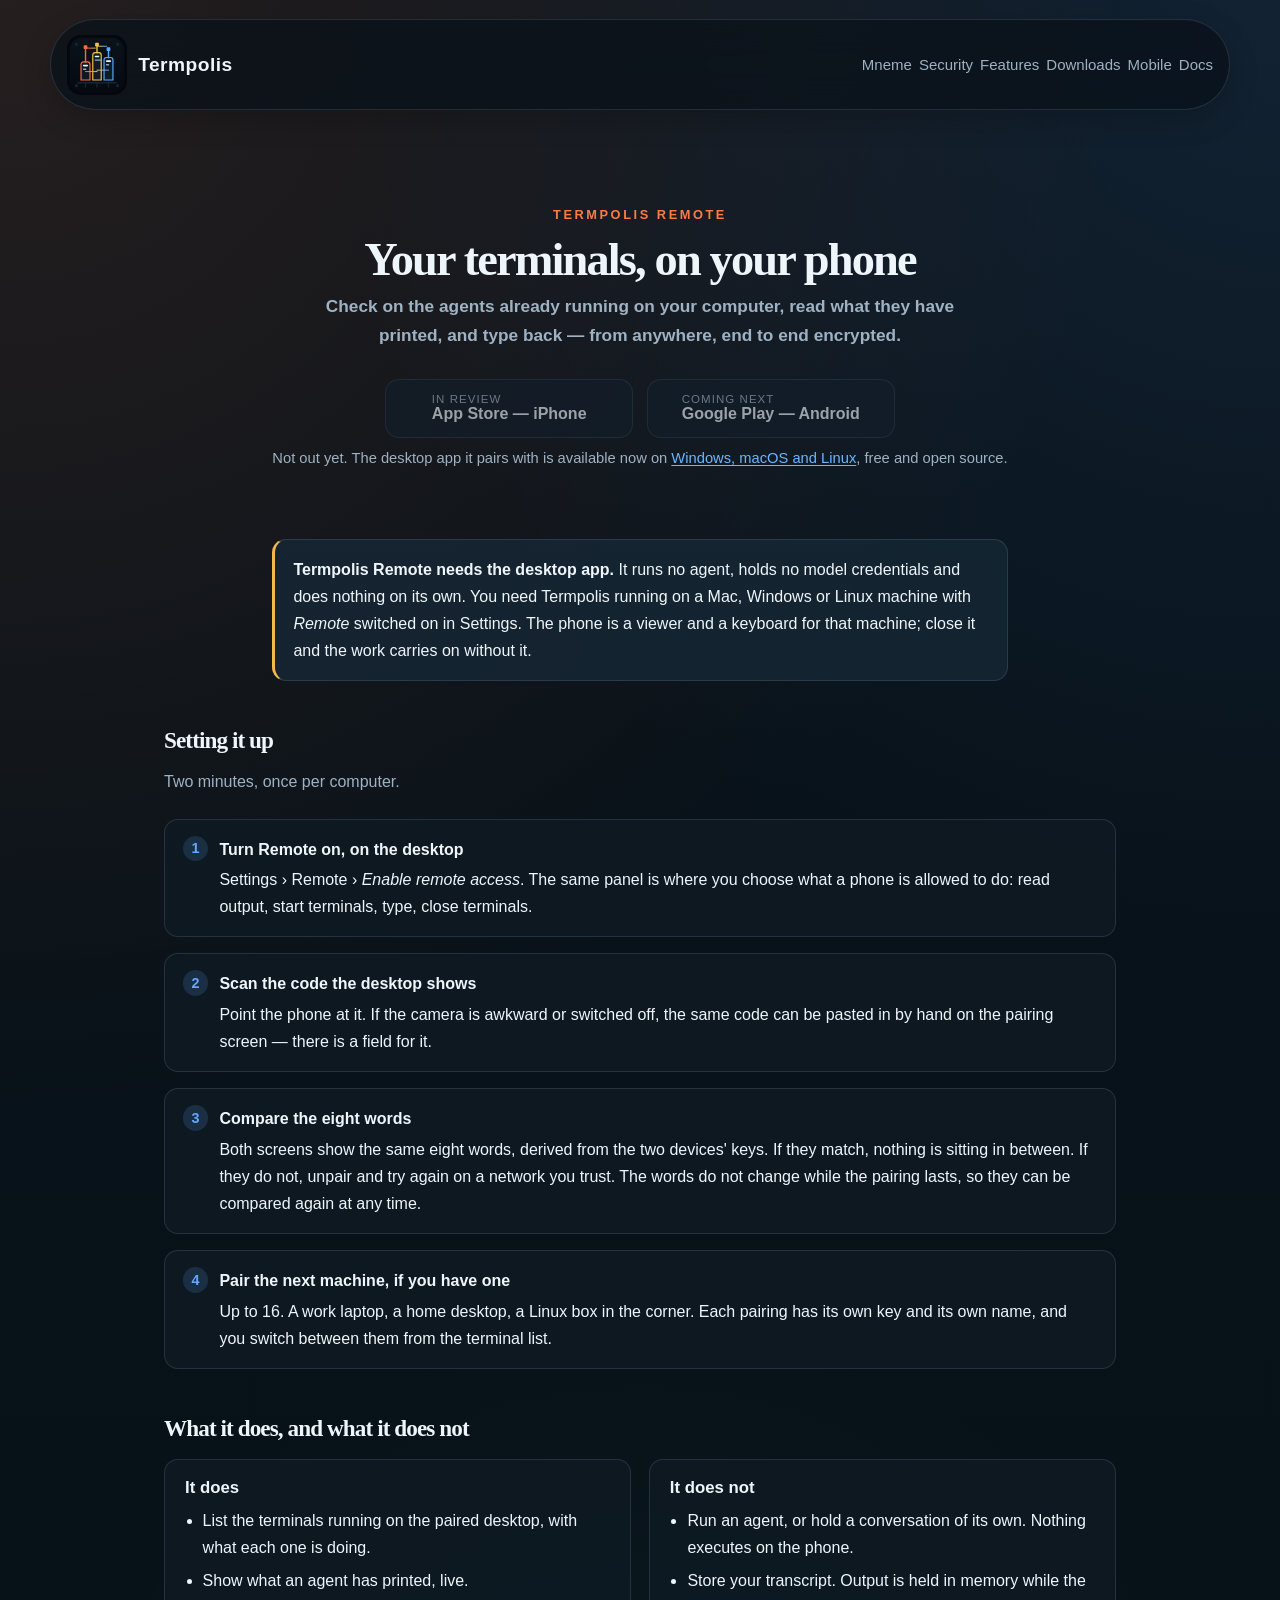
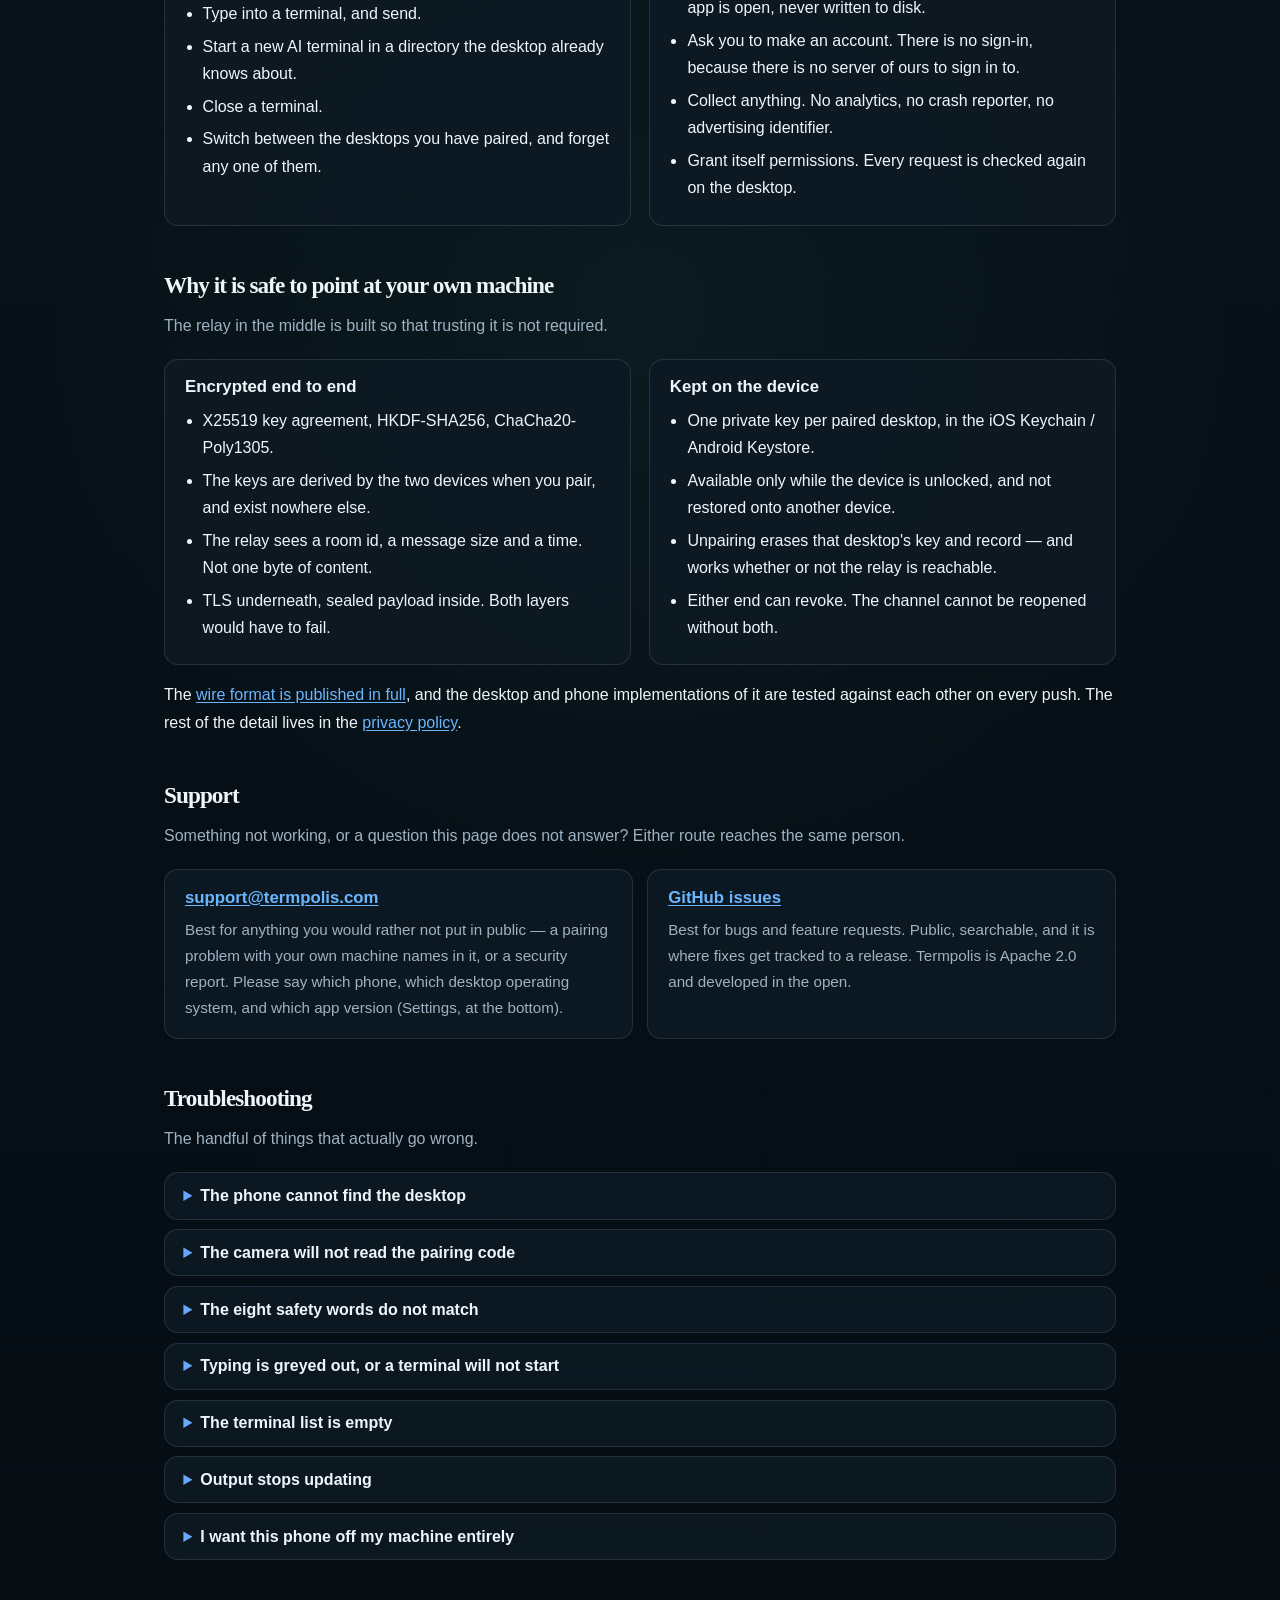
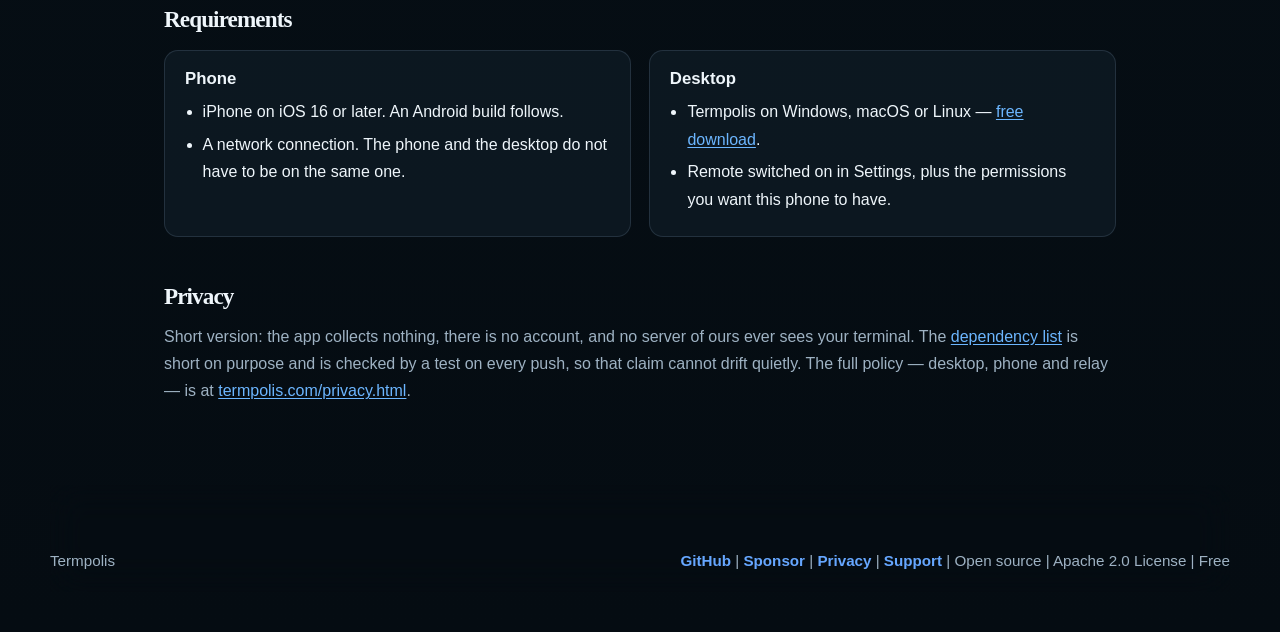
==== mobile/index.html @ 3e439cb1 "Add termpolis.com/mobile — the phone app page, and its support page Termpolis Remote needs a public " ====
<!DOCTYPE html>
<html lang="en">
<head>
  <meta charset="UTF-8">
  <meta name="viewport" content="width=device-width, initial-scale=1.0">
  <title>Termpolis Remote — the phone app, and its support page</title>
  <meta name="description" content="Termpolis Remote is a viewer and a keyboard for the terminals already running on your Termpolis desktop. End-to-end encrypted. Downloads, setup, troubleshooting and support.">
  <link rel="canonical" href="https://termpolis.com/mobile/">
  <link rel="shortcut icon" href="/logo-termpolis-titlebar.svg">
  <meta property="og:type" content="website">
  <meta property="og:site_name" content="Termpolis">
  <meta property="og:url" content="https://termpolis.com/mobile/">
  <meta property="og:title" content="Termpolis Remote — the phone app">
  <meta property="og:description" content="Read and type in your Termpolis desktop's terminals from your phone. End-to-end encrypted. Requires the Termpolis desktop app.">
  <link rel="stylesheet" href="/styles.css?v=20260810">
  <style>
    /* Scoped to this page. The site's base rule is `a { color: inherit }`, which is
       right for a nav and wrong for prose — and wrong twice over on a support page
       whose whole job is to hand someone a working contact route. */
    .mob { max-width: 62rem; margin: 0 auto; padding: 2.5rem 1.25rem 4rem; }
    .mob p, .mob li { line-height: 1.7; }
    .mob a:not(.button):not(.store-chip) { color: #6cb6ff; text-decoration: underline; text-underline-offset: 2px; }
    .mob a:not(.button):not(.store-chip):hover { color: #9ccfff; }

    .mob-hero { text-align: center; padding: 1rem 0 2.25rem; }
    .mob-hero h1 { font-size: clamp(2rem, 5vw, 2.9rem); margin: .4rem 0 .6rem; }
    .mob-hero .tagline { color: var(--muted); font-size: 1.08rem; max-width: 40rem; margin: 0 auto; }

    /* The desktop requirement is the single most important sentence on the page: an
       app that looks broken without its companion is the classic "minimum
       functionality" rejection, and the fix is disclosure people actually read. */
    .requires {
      border: 1px solid var(--line); border-left: 3px solid var(--gold); border-radius: var(--radius-sm);
      background: var(--surface-soft); padding: 1rem 1.15rem; margin: 2rem auto; max-width: 46rem;
    }
    .requires p { margin: 0; }

    .store-row { display: flex; flex-wrap: wrap; gap: .85rem; justify-content: center; margin: 1.75rem 0 .5rem; }
    .store-chip {
      display: inline-flex; align-items: center; justify-content: center; min-width: 15.5rem;
      border: 1px solid var(--line); border-radius: var(--radius-sm);
      background: var(--surface-strong); padding: .85rem 1.1rem; text-align: left;
    }
    .store-chip .lede { display: block; font-size: .72rem; letter-spacing: .09em; text-transform: uppercase; color: var(--muted); }
    .store-chip .name { display: block; font-weight: 600; }
    .store-chip[aria-disabled="true"] { opacity: .62; cursor: default; }
    .store-note { color: var(--muted); font-size: .92rem; text-align: center; margin: .35rem 0 0; }

    .steps { counter-reset: step; list-style: none; padding: 0; margin: 1.5rem 0 0; display: grid; gap: 1rem; }
    .steps li {
      counter-increment: step; position: relative; padding: 1rem 1.15rem 1rem 3.4rem;
      border: 1px solid var(--line); border-radius: var(--radius-sm); background: var(--surface);
    }
    .steps li::before {
      content: counter(step); position: absolute; left: 1.1rem; top: 1rem;
      width: 1.6rem; height: 1.6rem; border-radius: 50%; display: grid; place-items: center;
      background: rgba(102, 167, 255, .16); color: var(--sky); font-size: .9rem; font-weight: 700;
    }
    .steps strong { display: block; margin-bottom: .2rem; }

    .two-up { display: grid; gap: 1.1rem; grid-template-columns: repeat(auto-fit, minmax(17rem, 1fr)); margin-top: 1.25rem; }
    .panel { border: 1px solid var(--line); border-radius: var(--radius-sm); background: var(--surface); padding: 1.1rem 1.25rem; }
    .panel h3 { margin: 0 0 .6rem; font-size: 1.05rem; }
    .panel ul { margin: 0; padding-left: 1.1rem; }
    .panel li { margin: .35rem 0; }

    .mob h2 { margin-top: 3rem; font-size: 1.45rem; }
    .mob h2 + p { color: var(--muted); }

    .faq { margin-top: 1.25rem; display: grid; gap: .6rem; }
    .faq details {
      border: 1px solid var(--line); border-radius: var(--radius-sm);
      background: var(--surface); padding: .85rem 1.15rem;
    }
    .faq summary { cursor: pointer; font-weight: 600; }
    .faq summary::marker { color: var(--sky); }
    .faq p { margin: .65rem 0 0; }
    .faq code { font-size: .92em; }

    .contact { display: grid; gap: .9rem; grid-template-columns: repeat(auto-fit, minmax(17rem, 1fr)); margin-top: 1.25rem; }
    .contact .panel p { margin: .35rem 0 0; color: var(--muted); font-size: .95rem; }
  </style>
</head>
<body>
  <div class="page-shell">
    <header class="site-header">
      <a class="brand" href="/" aria-label="Termpolis home">
        <img class="brand-logo" src="/logo-termpolis.svg" alt="Termpolis logo">
        <span class="brand-text">Termpolis</span>
      </a>
      <nav class="site-nav" aria-label="Primary">
        <a href="/#memory">Mneme</a>
        <a href="/#security">Security</a>
        <a href="/#features">Features</a>
        <a href="/#downloads">Downloads</a>
        <a href="/mobile/" aria-current="page" class="active">Mobile</a>
        <a href="/docs.html">Docs</a>
      </nav>
    </header>

    <main class="mob">
      <div class="mob-hero">
        <p class="eyebrow">Termpolis Remote</p>
        <h1>Your terminals, on your phone</h1>
        <p class="tagline">
          Check on the agents already running on your computer, read what they have
          printed, and type back — from anywhere, end to end encrypted.
        </p>

        <div class="store-row">
          <!-- When the listings go live, swap each span for a real anchor:
               <a class="store-chip" href="https://apps.apple.com/app/idNNNNNNNNN"> … </a>
               Nothing here links anywhere yet on purpose — a store badge that 404s is
               worse than one that says "not yet". -->
          <span class="store-chip" aria-disabled="true">
            <span>
              <span class="lede">In review</span>
              <span class="name">App Store — iPhone</span>
            </span>
          </span>
          <span class="store-chip" aria-disabled="true">
            <span>
              <span class="lede">Coming next</span>
              <span class="name">Google Play — Android</span>
            </span>
          </span>
        </div>
        <p class="store-note">
          Not out yet. The desktop app it pairs with is available now on
          <a href="/#downloads">Windows, macOS and Linux</a>, free and open source.
        </p>
      </div>

      <div class="requires">
        <p><strong>Termpolis Remote needs the desktop app.</strong> It runs no agent, holds no
        model credentials and does nothing on its own. You need Termpolis running on a Mac,
        Windows or Linux machine with <em>Remote</em> switched on in Settings. The phone is a
        viewer and a keyboard for that machine; close it and the work carries on without it.</p>
      </div>

      <h2 id="setup">Setting it up</h2>
      <p>Two minutes, once per computer.</p>
      <ol class="steps">
        <li>
          <strong>Turn Remote on, on the desktop</strong>
          Settings &rsaquo; Remote &rsaquo; <em>Enable remote access</em>. The same panel is where you
          choose what a phone is allowed to do: read output, start terminals, type, close terminals.
        </li>
        <li>
          <strong>Scan the code the desktop shows</strong>
          Point the phone at it. If the camera is awkward or switched off, the same code can be
          pasted in by hand on the pairing screen — there is a field for it.
        </li>
        <li>
          <strong>Compare the eight words</strong>
          Both screens show the same eight words, derived from the two devices' keys. If they
          match, nothing is sitting in between. If they do not, unpair and try again on a network
          you trust. The words do not change while the pairing lasts, so they can be compared
          again at any time.
        </li>
        <li>
          <strong>Pair the next machine, if you have one</strong>
          Up to 16. A work laptop, a home desktop, a Linux box in the corner. Each pairing has its
          own key and its own name, and you switch between them from the terminal list.
        </li>
      </ol>

      <h2 id="what-it-does">What it does, and what it does not</h2>
      <div class="two-up">
        <div class="panel">
          <h3>It does</h3>
          <ul>
            <li>List the terminals running on the paired desktop, with what each one is doing.</li>
            <li>Show what an agent has printed, live.</li>
            <li>Type into a terminal, and send.</li>
            <li>Start a new AI terminal in a directory the desktop already knows about.</li>
            <li>Close a terminal.</li>
            <li>Switch between the desktops you have paired, and forget any one of them.</li>
          </ul>
        </div>
        <div class="panel">
          <h3>It does not</h3>
          <ul>
            <li>Run an agent, or hold a conversation of its own. Nothing executes on the phone.</li>
            <li>Store your transcript. Output is held in memory while the app is open, never written to disk.</li>
            <li>Ask you to make an account. There is no sign-in, because there is no server of ours to sign in to.</li>
            <li>Collect anything. No analytics, no crash reporter, no advertising identifier.</li>
            <li>Grant itself permissions. Every request is checked again on the desktop.</li>
          </ul>
        </div>
      </div>

      <h2 id="security">Why it is safe to point at your own machine</h2>
      <p>The relay in the middle is built so that trusting it is not required.</p>
      <div class="two-up">
        <div class="panel">
          <h3>Encrypted end to end</h3>
          <ul>
            <li>X25519 key agreement, HKDF-SHA256, ChaCha20-Poly1305.</li>
            <li>The keys are derived by the two devices when you pair, and exist nowhere else.</li>
            <li>The relay sees a room id, a message size and a time. Not one byte of content.</li>
            <li>TLS underneath, sealed payload inside. Both layers would have to fail.</li>
          </ul>
        </div>
        <div class="panel">
          <h3>Kept on the device</h3>
          <ul>
            <li>One private key per paired desktop, in the iOS Keychain / Android Keystore.</li>
            <li>Available only while the device is unlocked, and not restored onto another device.</li>
            <li>Unpairing erases that desktop's key and record — and works whether or not the relay is reachable.</li>
            <li>Either end can revoke. The channel cannot be reopened without both.</li>
          </ul>
        </div>
      </div>
      <p>The <a href="https://github.com/codedev-david/termpolis/blob/main/docs/remote-wire-format.md" target="_blank" rel="noreferrer">wire format is published in full</a>,
      and the desktop and phone implementations of it are tested against each other on every push.
      The rest of the detail lives in the <a href="/privacy.html">privacy policy</a>.</p>

      <h2 id="support">Support</h2>
      <p>Something not working, or a question this page does not answer? Either route reaches the same person.</p>
      <div class="contact">
        <div class="panel">
          <h3><a href="mailto:support@termpolis.com">support@termpolis.com</a></h3>
          <p>Best for anything you would rather not put in public — a pairing problem with your
          own machine names in it, or a security report. Please say which phone, which desktop
          operating system, and which app version (Settings, at the bottom).</p>
        </div>
        <div class="panel">
          <h3><a href="https://github.com/codedev-david/termpolis/issues" target="_blank" rel="noreferrer">GitHub issues</a></h3>
          <p>Best for bugs and feature requests. Public, searchable, and it is where fixes get
          tracked to a release. Termpolis is Apache 2.0 and developed in the open.</p>
        </div>
      </div>

      <h2 id="troubleshooting">Troubleshooting</h2>
      <p>The handful of things that actually go wrong.</p>
      <div class="faq">
        <details>
          <summary>The phone cannot find the desktop</summary>
          <p>The desktop app has to be running, with Remote switched on in Settings — the phone
          talks to it through the relay, not to a server that holds anything for you. If the
          machine is asleep or the app is closed, there is nothing at the other end of the room.
          The desktop's Settings &rsaquo; Remote panel shows the connection state and the phones
          that are paired.</p>
        </details>
        <details>
          <summary>The camera will not read the pairing code</summary>
          <p>Use the field on the pairing screen and paste the code in by hand — it is the same
          code, and pairing works identically. If the camera should work but the app never asks
          for it, grant it in iOS Settings &rsaquo; Termpolis Remote &rsaquo; Camera. The camera is used
          for this one thing; frames are decoded on the phone and thrown away.</p>
        </details>
        <details>
          <summary>The eight safety words do not match</summary>
          <p>Do not continue. Matching words mean the two devices agreed on a key that nothing in
          between could derive; words that differ mean something is in between. Unpair on both
          ends and pair again on a network you trust. Worth reporting to
          <a href="mailto:support@termpolis.com">support@termpolis.com</a> if it happens on a
          network you expected to be safe.</p>
        </details>
        <details>
          <summary>Typing is greyed out, or a terminal will not start</summary>
          <p>Those are permissions, and they are granted on the desktop, not on the phone:
          Settings &rsaquo; Remote, per phone. The Settings screen in the app lists what the desktop
          currently allows this phone to do. The phone can only report them — it cannot grant
          itself anything, by design.</p>
        </details>
        <details>
          <summary>The terminal list is empty</summary>
          <p>The list shows terminals that already exist on that desktop. If none are open, start
          one there, or use <em>New AI terminal</em> if the desktop has granted that permission.
          If you have paired several computers, check you are looking at the right one — the
          desktop's name is in the title bar, and <em>Desktops</em> switches between them.</p>
        </details>
        <details>
          <summary>Output stops updating</summary>
          <p>Reopen the terminal from the list. The phone holds output only in memory while the
          app is on screen, so leaving it in the background for a long time can end the session.
          Nothing is lost — the scrollback lives on the desktop, and reopening pulls it again.</p>
        </details>
        <details>
          <summary>I want this phone off my machine entirely</summary>
          <p>Either end is enough. On the phone: Settings &rsaquo; Desktops &rsaquo; <em>Remove</em>, which
          erases that desktop's key and record. On the desktop: Settings &rsaquo; Remote, revoke the
          device. Other pairings are untouched either way, and deleting the app destroys every
          key it held.</p>
        </details>
      </div>

      <h2 id="requirements">Requirements</h2>
      <div class="two-up">
        <div class="panel">
          <h3>Phone</h3>
          <ul>
            <li>iPhone on iOS 16 or later. An Android build follows.</li>
            <li>A network connection. The phone and the desktop do not have to be on the same one.</li>
          </ul>
        </div>
        <div class="panel">
          <h3>Desktop</h3>
          <ul>
            <li>Termpolis on Windows, macOS or Linux — <a href="/#downloads">free download</a>.</li>
            <li>Remote switched on in Settings, plus the permissions you want this phone to have.</li>
          </ul>
        </div>
      </div>

      <h2 id="privacy">Privacy</h2>
      <p>Short version: the app collects nothing, there is no account, and no server of ours ever
      sees your terminal. The
      <a href="https://github.com/codedev-david/termpolis/blob/main/mobile/package.json" target="_blank" rel="noreferrer">dependency list</a>
      is short on purpose and is checked by a test on every push, so that claim cannot drift
      quietly. The full policy — desktop, phone and relay — is at
      <a href="/privacy.html">termpolis.com/privacy.html</a>.</p>
    </main>

    <footer class="site-footer">
      <p>Termpolis</p>
      <p>
        <a href="https://github.com/codedev-david/termpolis" target="_blank" rel="noreferrer">GitHub</a> |
        <a href="https://github.com/sponsors/codedev-david" target="_blank" rel="noreferrer">Sponsor</a> |
        <a href="/privacy.html">Privacy</a> |
        <a href="mailto:support@termpolis.com">Support</a> |
        Open source | Apache 2.0 License | Free
      </p>
    </footer>
  </div>
</body>
</html>
---- styles.css ----
:root {
  --bg: #071118;
  --bg-alt: #0c1720;
  --surface: rgba(15, 26, 36, 0.86);
  --surface-strong: rgba(18, 31, 43, 0.96);
  --surface-soft: rgba(23, 40, 55, 0.78);
  --text: #eff6fb;
  --muted: #9eb2c3;
  --line: rgba(157, 188, 214, 0.16);
  --shadow: 0 24px 80px rgba(0, 0, 0, 0.32);
  --coral: #ff7a45;
  --gold: #f2b94b;
  --mint: #54c6a9;
  --sky: #66a7ff;
  --radius-lg: 28px;
  --radius-md: 22px;
  --radius-sm: 14px;
  --max-width: 1180px;
}

*,
*::before,
*::after {
  box-sizing: border-box;
}

html {
  scroll-behavior: smooth;
}

body {
  margin: 0;
  min-width: 320px;
  font-family: "Aptos", "Segoe UI Variable Display", "Trebuchet MS", sans-serif;
  color: var(--text);
  background:
    radial-gradient(circle at top left, rgba(255, 122, 69, 0.12), transparent 28%),
    radial-gradient(circle at top right, rgba(102, 167, 255, 0.11), transparent 24%),
    radial-gradient(circle at center, rgba(84, 198, 169, 0.06), transparent 30%),
    linear-gradient(180deg, #08121a 0%, var(--bg) 45%, #050c12 100%);
}

a {
  color: inherit;
  text-decoration: none;
}

button,
input {
  font: inherit;
}

.page-shell {
  width: min(calc(100% - 2rem), var(--max-width));
  margin: 0 auto;
  padding: 1.2rem 0 2.5rem;
}

.site-header,
.site-footer,
.stats,
.card,
.workspace-card,
.platform-card,
.preview-card,
.repo-card,
.download-card,
.product-shot {
  backdrop-filter: blur(18px);
  -webkit-backdrop-filter: blur(18px);
}

.site-header {
  position: sticky;
  top: 1rem;
  z-index: 10;
  display: flex;
  align-items: center;
  justify-content: space-between;
  gap: 1rem;
  margin-bottom: 2.4rem;
  padding: 0.9rem 1rem;
  border: 1px solid var(--line);
  border-radius: 999px;
  background: rgba(10, 18, 26, 0.76);
  box-shadow: 0 10px 30px rgba(0, 0, 0, 0.2);
}

.brand {
  display: inline-flex;
  align-items: center;
  gap: 0.7rem;
  font-weight: 700;
  letter-spacing: 0.03em;
  flex: 0 0 auto; /* the brand never shrinks — the nav absorbs the slack instead */
}

.brand-logo {
  width: 3.75rem;
  height: 3.75rem;
  flex: 0 0 auto;
}

.brand-text {
  color: var(--text);
  font-size: 1.2rem;
}

/* The header pill (border-radius: 999px, capped by --max-width: 1180px) carries the brand +
   12 nav links. The "View GitHub" button used to sit here too and crowded the row so its tail
   (Downloads, Docs) hid under the button — the "cut off" symptom; it now lives in the hero
   actions next to Sponsor, which frees the row. Two layers still keep the nav honest at any width:
     1. `.site-header .site-nav` (below) trims the nav's type + gaps so all 12 links fit with
        room to spare down to ~990px — every normal desktop/laptop caps the header at 1180px.
     2. Narrower/scaled displays fall back to `min-width: 0` + `overflow-x: auto` (nav scrolls
        inside the pill); script.js fades the right edge so it reads as "scroll for more →".
   The brand stays `flex: 0 0 auto`, so it never shrinks. */
.site-nav {
  display: flex;
  flex-wrap: nowrap;
  /* THE FIX. A flex item's default `min-width: auto` floors it at its min-content width,
     so a nowrap nav physically cannot shrink — the surplus had to overflow the pill. This
     removes the floor (flex-shrink is already 1), so the nav gives ground first.
     Deliberately NOT `flex: 1 1 auto` + `justify-content`, which would make the nav GROW
     and bunch its links to one side — the header's `space-between` spacing must not change. */
  min-width: 0;
  gap: clamp(0.45rem, 0.75vw, 1.2rem);
  white-space: nowrap;
  color: var(--muted);
  overflow-x: auto;
  scrollbar-width: none; /* Firefox */
}

/* Reclaim ~55px so all 12 links clear the "View GitHub" button at the 1180px cap.
   Scoped to the pill; the docs-page header (.docs-header .site-nav) wraps and is left alone. */
.site-header .site-nav {
  font-size: 0.9375rem;                 /* 15px — one subtle step below the 16px brand + button */
  gap: clamp(0.35rem, 0.55vw, 0.6rem);  /* capped so big monitors don't re-inflate the gaps past the pill */
}

/* Below ~1200px (incl. common laptop widths under 125–150% display scaling) the pill can't
   hold all 12 links, so it scrolls internally. Fade the right edge — unless already scrolled
   to the end — so the cut-off reads as "scroll for more →" rather than a broken clip.
   `.is-overflowing` / `.is-scroll-end` are toggled in script.js; no fade when the row fits. */
.site-header .site-nav.is-overflowing:not(.is-scroll-end) {
  -webkit-mask-image: linear-gradient(to right, #000 calc(100% - 2rem), transparent);
          mask-image: linear-gradient(to right, #000 calc(100% - 2rem), transparent);
}

.site-nav::-webkit-scrollbar {
  display: none; /* Chrome/Safari — scroll without reserving scrollbar height in the pill */
}

.site-nav a:hover,
.site-nav a:focus-visible {
  color: var(--text);
}

.hero {
  display: grid;
  grid-template-columns: minmax(0, 1.02fr) minmax(0, 0.98fr);
  gap: 3rem;
  align-items: center;
  padding: 2rem 0 2.2rem;
}

.eyebrow {
  margin: 0 0 0.75rem;
  color: var(--coral);
  font-size: 0.8rem;
  font-weight: 800;
  letter-spacing: 0.2em;
  text-transform: uppercase;
}

h1,
h2,
h3,
.tagline {
  margin: 0;
}

h1,
h2 {
  font-family: Georgia, "Times New Roman", serif;
  line-height: 0.95;
  letter-spacing: -0.04em;
}

h1 {
  font-size: clamp(3.3rem, 10vw, 6.2rem);
}

h2 {
  font-size: clamp(2.2rem, 5vw, 3.7rem);
}

h3 {
  font-size: 1.15rem;
}

.tagline {
  margin-top: 0.7rem;
  color: var(--sky);
  font-size: clamp(1.15rem, 2.6vw, 1.8rem);
  font-weight: 700;
}

.hero-text,
.section-heading p,
.card p,
.split-copy p,
.workspace-card p,
.platform-card p,
.preview-card p,
.repo-card p,
.download-card p,
.site-footer,
.hero-points,
.detail-list,
.mini-note,
.stats span {
  color: var(--muted);
  line-height: 1.72;
}

.hero-text {
  max-width: 36rem;
  margin: 1.4rem 0 0;
  font-size: 1.1rem;
}

.hero-actions {
  display: flex;
  flex-wrap: wrap;
  gap: 0.9rem;
  margin: 1.7rem 0 1.5rem;
}

.button {
  display: inline-flex;
  align-items: center;
  justify-content: center;
  white-space: nowrap;
  min-height: 3rem;
  padding: 0.8rem 1.2rem;
  border: 0;
  border-radius: 999px;
  background: linear-gradient(135deg, var(--coral), #ff9d45);
  color: #fffdfa;
  font-weight: 700;
  cursor: pointer;
  box-shadow: 0 14px 34px rgba(255, 122, 69, 0.24);
}

.button:hover,
.button:focus-visible {
  transform: translateY(-1px);
}

.button-secondary,
.button-ghost {
  background: rgba(255, 255, 255, 0.04);
  color: var(--text);
  box-shadow: none;
  border: 1px solid var(--line);
}

.button-sponsor {
  background: linear-gradient(135deg, #ea4aaa, #bf3d8e);
  color: #fff;
  box-shadow: 0 10px 30px rgba(234, 74, 170, 0.30);
  border: 0;
}

.button-sponsor:hover,
.button-sponsor:focus-visible {
  filter: brightness(1.05);
  transform: translateY(-1px);
}

.free-forever {
  max-width: 36rem;
  margin: 1rem 0 0;
  padding: 0.75rem 1rem;
  border-radius: 12px;
  background: rgba(74, 222, 128, 0.08);
  border: 1px solid rgba(74, 222, 128, 0.35);
  color: var(--text);
  font-size: 0.98rem;
  line-height: 1.55;
}

.free-forever a {
  color: #ea4aaa;
  font-weight: 700;
  text-decoration: none;
}

.free-forever a:hover,
.free-forever a:focus-visible {
  text-decoration: underline;
}

.free-forever-pill {
  display: inline-block;
  padding: 0.18rem 0.65rem;
  margin-right: 0.55rem;
  border-radius: 999px;
  background: #22c55e;
  color: #0b1411;
  font-weight: 800;
  font-size: 0.78rem;
  letter-spacing: 0.04em;
  text-transform: uppercase;
  vertical-align: 1px;
}

.hero-points,
.detail-list {
  display: grid;
  gap: 0.9rem;
  padding: 0;
  margin: 0;
  list-style: none;
}

.hero-points li,
.detail-list li {
  position: relative;
  padding-left: 1.5rem;
}

.hero-points li::before,
.detail-list li::before {
  content: "";
  position: absolute;
  top: 0.72rem;
  left: 0;
  width: 0.55rem;
  height: 0.55rem;
  border-radius: 50%;
  background: linear-gradient(135deg, var(--gold), var(--coral));
}

.hero-visual {
  position: relative;
  min-height: 0;
}

.orb {
  position: absolute;
  border-radius: 50%;
  filter: blur(18px);
}

.orb-coral {
  top: -1.5rem;
  right: 1.2rem;
  width: 8rem;
  height: 8rem;
  background: rgba(255, 122, 69, 0.12);
}

.orb-gold {
  bottom: 2rem;
  left: -0.5rem;
  width: 10rem;
  height: 10rem;
  background: rgba(242, 185, 75, 0.08);
}

.mini-title,
.stats strong {
  margin: 0;
  font-weight: 700;
  color: var(--text);
}

.product-shot {
  margin: 0;
  overflow: hidden;
  border: 1px solid rgba(157, 188, 214, 0.14);
  border-radius: var(--radius-lg);
  background:
    linear-gradient(180deg, rgba(17, 29, 40, 0.98), rgba(11, 20, 29, 0.96));
  box-shadow: var(--shadow);
}

.product-shot img {
  display: block;
  width: 100%;
  height: auto;
}

.product-shot video {
  display: block;
  width: 100%;
  height: auto;
  background: #050a10;
}

.hero-shot {
  position: relative;
}

.hero-shot img {
  height: auto;
  object-fit: contain;
  object-position: left top;
  background: transparent;
}

.stats {
  display: grid;
  grid-template-columns: repeat(3, minmax(0, 1fr));
  gap: 1rem;
  padding: 1.35rem;
  margin: 1rem 0 0;
  border: 1px solid var(--line);
  border-radius: var(--radius-lg);
  background: rgba(13, 23, 33, 0.88);
  box-shadow: var(--shadow);
}

.stats article {
  display: grid;
  gap: 0.35rem;
  padding: 0.4rem 0.2rem;
}

.section {
  padding: 5rem 0 0;
}

.section-heading {
  max-width: 44rem;
  margin-bottom: 1.7rem;
}

.feature-grid,
.platform-row,
.shell-grid,
.preview-grid,
.download-grid,
.download-layout,
.feature-media-grid,
.shortcut-strip,
.utility-strip {
  display: grid;
  gap: 1rem;
}

.feature-grid {
  grid-template-columns: repeat(2, minmax(0, 1fr));
}

.feature-media-grid {
  grid-template-columns: repeat(2, minmax(0, 1fr));
  margin-top: 1rem;
  align-items: start;
}

.card,
.workspace-card,
.platform-card,
.preview-card,
.repo-card,
.download-card {
  padding: 1.5rem;
  border: 1px solid var(--line);
  border-radius: var(--radius-md);
  background: var(--surface-strong);
  box-shadow: 0 16px 40px rgba(0, 0, 0, 0.24);
  /* Let cards shrink inside a grid/flex track on narrow screens instead
     of forcing a min-content width that overflows the page. */
  min-width: 0;
}

/* Long inline code tokens (e.g. GOOGLE_CLOUD_PROJECT) have no natural
   break points — allow them to wrap so they never push the page wider
   than the viewport on small screens. */
code {
  overflow-wrap: anywhere;
}

.split {
  display: grid;
  grid-template-columns: minmax(0, 0.9fr) minmax(0, 1.1fr);
  gap: 2rem;
  align-items: start;
}

.split-copy {
  padding-top: 0.8rem;
}

.workspace-board {
  display: grid;
  gap: 1rem;
}

.workspace-label,
.preview-tag {
  display: inline-block;
  margin-bottom: 0.7rem;
  padding: 0.3rem 0.7rem;
  border-radius: 999px;
  background: rgba(102, 167, 255, 0.12);
  color: #8eb8ff;
  font-size: 0.82rem;
  font-weight: 700;
}

.platform-row {
  grid-template-columns: repeat(3, minmax(0, 1fr));
}

.shell-grid {
  grid-template-columns: repeat(3, minmax(0, 1fr));
}

.preview-grid {
  grid-template-columns: 1.5fr 1fr 1fr;
}

.preview-card {
  min-height: 15rem;
  display: flex;
  flex-direction: column;
  justify-content: flex-end;
  background:
    linear-gradient(160deg, rgba(18, 31, 43, 0.96), rgba(11, 20, 29, 0.94)),
    linear-gradient(135deg, rgba(84, 198, 169, 0.06), rgba(255, 122, 69, 0.06));
}

.preview-large {
  min-height: 22rem;
}

.workspace-shot {
  margin-top: 0.25rem;
}

.demo-shot {
  overflow: hidden;
}

.screenshot-card {
  padding: 0;
}

.screenshot-card img {
  width: 100%;
  height: 100%;
  object-fit: cover;
}

.download-layout {
  grid-template-columns: minmax(0, 0.95fr) minmax(0, 1.05fr);
  align-items: start;
}

.repo-card {
  display: grid;
  gap: 1rem;
  background:
    radial-gradient(circle at top right, rgba(102, 167, 255, 0.14), transparent 32%),
    linear-gradient(160deg, rgba(18, 31, 43, 0.96), rgba(11, 20, 29, 0.94));
}

.download-grid {
  grid-template-columns: repeat(3, minmax(0, 1fr));
}

.download-card {
  display: grid;
  gap: 0.8rem;
}

.download-card a,
.site-footer a {
  color: var(--sky);
  font-weight: 700;
}

.download-card a[aria-disabled="true"] {
  opacity: 0.72;
}

.download-card a.download-alt {
  font-weight: 500;
  font-size: 0.85em;
  opacity: 0.7;
}

.download-card a.download-alt:hover {
  opacity: 1;
}

.install-cmd {
  display: flex;
  flex-direction: column;
  gap: 0.35rem;
  margin-top: -0.25rem;
}

.install-cmd-label {
  font-size: 0.75rem;
  color: rgba(255, 255, 255, 0.7);
  font-weight: 500;
}

.install-cmd-box {
  appearance: none;
  background: rgba(15, 20, 30, 0.85);
  border: 1px solid rgba(255, 255, 255, 0.12);
  border-radius: 6px;
  padding: 0.5rem 0.6rem;
  display: flex;
  align-items: center;
  justify-content: space-between;
  gap: 0.5rem;
  cursor: pointer;
  text-align: left;
  color: #d4d4d4;
  transition: border-color 0.15s ease, background 0.15s ease;
  width: 100%;
  min-width: 0;
  overflow: hidden;
  box-sizing: border-box;
}

.install-cmd-box:hover {
  border-color: var(--sky);
  background: rgba(15, 20, 30, 1);
}

.install-cmd-box code {
  font-family: ui-monospace, "SF Mono", Menlo, Consolas, monospace;
  font-size: 0.8rem;
  color: #e8f0ff;
  background: transparent;
  padding: 0;
  overflow-wrap: anywhere;
  word-break: break-word;
  white-space: normal;
  flex: 1 1 auto;
  min-width: 0;
  line-height: 1.35;
}

.install-cmd-copy {
  font-size: 0.7rem;
  text-transform: uppercase;
  letter-spacing: 0.05em;
  color: var(--sky);
  font-weight: 700;
  flex-shrink: 0;
}

.install-cmd-box.copied .install-cmd-copy {
  color: #4ade80;
}

.install-cmd-note {
  font-size: 0.7rem;
  color: rgba(255, 255, 255, 0.55);
  font-style: italic;
}

.shortcut-strip {
  grid-template-columns: repeat(2, minmax(0, 1fr));
  margin-top: 1rem;
}

.utility-strip {
  grid-template-columns: repeat(2, minmax(0, 1fr));
  margin-top: 1rem;
}

.shortcut-card {
  display: grid;
  gap: 0.35rem;
  padding: 1.2rem 1.3rem;
  border: 1px solid var(--line);
  border-radius: var(--radius-md);
  background: var(--surface-soft);
  box-shadow: 0 16px 40px rgba(0, 0, 0, 0.18);
}

.shortcut-card strong {
  color: var(--text);
}

.shortcut-card span {
  color: var(--muted);
  line-height: 1.6;
}

.platform-dot {
  width: 0.9rem;
  height: 0.9rem;
  border-radius: 50%;
  display: inline-block;
}

.platform-dot.windows {
  background: var(--sky);
}

.platform-dot.mac {
  background: var(--coral);
}

.platform-dot.linux {
  background: var(--mint);
}

.platform-dot.phone {
  background: var(--gold);
}

.companion-strip {
  display: flex;
  align-items: center;
  gap: 1.1rem;
  margin-top: 1.5rem;
  padding: 1.15rem 1.4rem;
  border: 1px solid var(--line);
  border-radius: var(--radius-md);
  background: var(--surface);
  backdrop-filter: blur(18px);
  -webkit-backdrop-filter: blur(18px);
}

.companion-strip h3 {
  margin: 0 0 0.25rem;
  font-size: 1.05rem;
}

.companion-strip p {
  margin: 0;
  color: var(--muted);
  font-size: 0.95rem;
}

.companion-strip .button {
  margin-left: auto;
  white-space: nowrap;
}

@media (max-width: 640px) {
  .companion-strip {
    flex-wrap: wrap;
  }

  .companion-strip .button {
    margin-left: 0;
    width: 100%;
    text-align: center;
  }
}

.smartscreen-note {
  font-size: 0.65rem !important;
  color: var(--muted) !important;
  opacity: 0.7;
  line-height: 1.4;
  margin-top: 0.3rem;
}

.smartscreen-note strong {
  color: var(--text);
}

/* Version marker inside a card heading — "what's new here", without shouting over the title. */
.badge-new {
  display: inline-block;
  vertical-align: middle;
  margin-left: 0.45rem;
  font-size: 0.62rem;
  font-weight: 700;
  letter-spacing: 0.06em;
  text-transform: uppercase;
  padding: 0.15rem 0.45rem;
  border-radius: 999px;
  background: rgba(102, 167, 255, 0.13);
  color: var(--sky);
  border: 1px solid rgba(102, 167, 255, 0.28);
  white-space: nowrap;
}

.signed-badge {
  display: inline-block;
  font-size: 0.7rem;
  font-weight: 600;
  letter-spacing: 0.02em;
  padding: 0.25rem 0.6rem;
  border-radius: 6px;
  background: rgba(84, 198, 169, 0.12);
  color: var(--mint);
  border: 1px solid rgba(84, 198, 169, 0.25);
}

.site-footer {
  display: flex;
  justify-content: space-between;
  gap: 1rem;
  padding: 3rem 0 0.2rem;
  font-size: 0.95rem;
}

.sr-only {
  position: absolute;
  width: 1px;
  height: 1px;
  padding: 0;
  margin: -1px;
  overflow: hidden;
  clip: rect(0, 0, 0, 0);
  white-space: nowrap;
  border: 0;
}

.reveal {
  opacity: 0;
  transform: translateY(18px);
  transition: opacity 600ms ease, transform 600ms ease;
}

.reveal.is-visible {
  opacity: 1;
  transform: translateY(0);
}

@media (prefers-reduced-motion: reduce) {
  html {
    scroll-behavior: auto;
  }

  .reveal {
    opacity: 1;
    transform: none;
    transition: none;
  }

  .button:hover,
  .button:focus-visible {
    transform: none;
  }
}

@media (max-width: 960px) {
  .site-header,
  .hero,
  .split,
  .stats,
  .platform-row,
  .shell-grid,
  .feature-grid,
  .preview-grid,
  .download-grid,
  .download-layout,
  .feature-media-grid,
  .shortcut-strip,
  .utility-strip {
    /* minmax(0, 1fr) — not bare 1fr (= minmax(auto,1fr)) — so a single
       column can shrink below its content's min-content and never blow
       out the page width on narrow screens. */
    grid-template-columns: minmax(0, 1fr);
  }

  .site-header {
    border-radius: 1.4rem;
  }

  .site-nav {
    display: none;
  }

  .hero {
    gap: 2rem;
    padding-top: 1.3rem;
  }

  .hero-visual {
    min-height: auto;
  }

}

@media (max-width: 640px) {
  .page-shell {
    width: min(calc(100% - 1.1rem), var(--max-width));
  }

  .site-header {
    padding: 0.9rem;
  }

  .brand-logo {
    width: 2.5rem;
    height: 2.5rem;
  }

  .brand-text {
    font-size: 1rem;
  }

  .button,
  .button-secondary,
  .button-ghost {
    width: 100%;
  }

  .hero-actions {
    flex-direction: column;
  }

  .preview-large {
    min-height: 16rem;
  }

  .site-footer {
    flex-direction: column;
    padding-top: 2rem;
  }
}

/* ---- Clickable dashboard preview + lightbox modal --------------- */
/* The Memory & Learning dashboard shot is a very tall full-page
   capture. Inline at full height it dominated the page ("huge gap"
   on scroll), so it renders as a cropped, responsive thumbnail that
   opens the full image in a lightbox (see lightbox.js). */

.dashboard-preview {
  max-width: 940px;
  margin: 34px auto 0;
}

.dashboard-thumb {
  position: relative;
  display: block;
  width: 100%;
  padding: 0;
  overflow: hidden;
  border: 1px solid var(--line);
  border-radius: var(--radius-md);
  background: var(--surface-strong);
  box-shadow: 0 16px 40px rgba(0, 0, 0, 0.24);
  cursor: zoom-in;
  transition: border-color 0.15s ease, transform 0.15s ease;
}

.dashboard-preview .dashboard-thumb img {
  display: block;
  width: 100%;
  height: clamp(220px, 40vw, 440px);
  object-fit: cover;
  object-position: top center;
}

.dashboard-thumb::after {
  content: "";
  position: absolute;
  inset: auto 0 0 0;
  height: 46%;
  background: linear-gradient(to top, rgba(7, 17, 24, 0.94), rgba(7, 17, 24, 0));
  pointer-events: none;
}

.dashboard-thumb-cue {
  position: absolute;
  left: 50%;
  bottom: 16px;
  transform: translateX(-50%);
  z-index: 1;
  padding: 0.5rem 1rem;
  border-radius: 999px;
  border: 1px solid var(--line);
  background: rgba(10, 18, 26, 0.85);
  -webkit-backdrop-filter: blur(8px);
  backdrop-filter: blur(8px);
  color: var(--text);
  font-size: 0.82rem;
  font-weight: 700;
  white-space: nowrap;
}

.dashboard-thumb:hover,
.dashboard-thumb:focus-visible {
  border-color: rgba(102, 167, 255, 0.55);
  transform: translateY(-1px);
}

.dashboard-caption {
  margin-top: 10px;
  text-align: center;
  color: var(--muted);
  font-size: 13px;
  line-height: 1.6;
}

/* The Token Savings receipts are the proof, so they get their own column rather
   than a two-up grid: at ~940px the headline figures stay readable in place and
   the lightbox is for the fine print, not for the whole point of the shot. */
.headroom-shots {
  display: grid;
  gap: 30px;
  max-width: 940px;
  margin: 0 auto;
}

/* App-window captures (1368x912), not tall full-page ones, so they keep their own
   aspect ratio: cropping to a fixed height would cut off the numbers. */
.shot-preview {
  max-width: none;
  margin: 0;
}

.shot-preview .dashboard-thumb img {
  height: auto;
  object-fit: contain;
}

.shot-preview .dashboard-thumb::after {
  height: 30%;
}

.lightbox {
  position: fixed;
  inset: 0;
  z-index: 1000;
  display: none;
  padding: clamp(10px, 3vw, 44px);
  background: rgba(3, 8, 12, 0.86);
  -webkit-backdrop-filter: blur(6px);
  backdrop-filter: blur(6px);
  overflow: auto;
  overscroll-behavior: contain;
}

.lightbox.is-open {
  display: flex;
  align-items: flex-start;
  justify-content: center;
}

.lightbox-frame {
  position: relative;
  width: 100%;
  max-width: 1080px;
  max-height: 92vh;
  overflow: auto;
  -webkit-overflow-scrolling: touch;
  border: 1px solid var(--line);
  border-radius: var(--radius-md);
  background: var(--bg-alt);
  box-shadow: var(--shadow);
}

.lightbox-frame img {
  display: block;
  width: 100%;
  height: auto;
}

.lightbox-close {
  position: fixed;
  top: max(12px, env(safe-area-inset-top, 0px));
  right: max(14px, env(safe-area-inset-right, 0px));
  z-index: 1001;
  width: 44px;
  height: 44px;
  display: inline-flex;
  align-items: center;
  justify-content: center;
  border-radius: 999px;
  border: 1px solid var(--line);
  background: rgba(12, 20, 28, 0.92);
  color: var(--text);
  font-size: 1.6rem;
  line-height: 1;
  cursor: pointer;
}

.lightbox-close:hover,
.lightbox-close:focus-visible {
  border-color: rgba(102, 167, 255, 0.6);
  color: #fff;
}

.lightbox-hint {
  position: fixed;
  left: 50%;
  bottom: max(12px, env(safe-area-inset-bottom, 0px));
  transform: translateX(-50%);
  z-index: 1001;
  padding: 0.35rem 0.8rem;
  border-radius: 999px;
  border: 1px solid var(--line);
  background: rgba(12, 20, 28, 0.8);
  color: var(--muted);
  font-size: 0.75rem;
  pointer-events: none;
}

body.lightbox-open {
  overflow: hidden;
}

@media (prefers-reduced-motion: reduce) {
  .dashboard-thumb {
    transition: none;
  }

  .dashboard-thumb:hover,
  .dashboard-thumb:focus-visible {
    transform: none;
  }
}
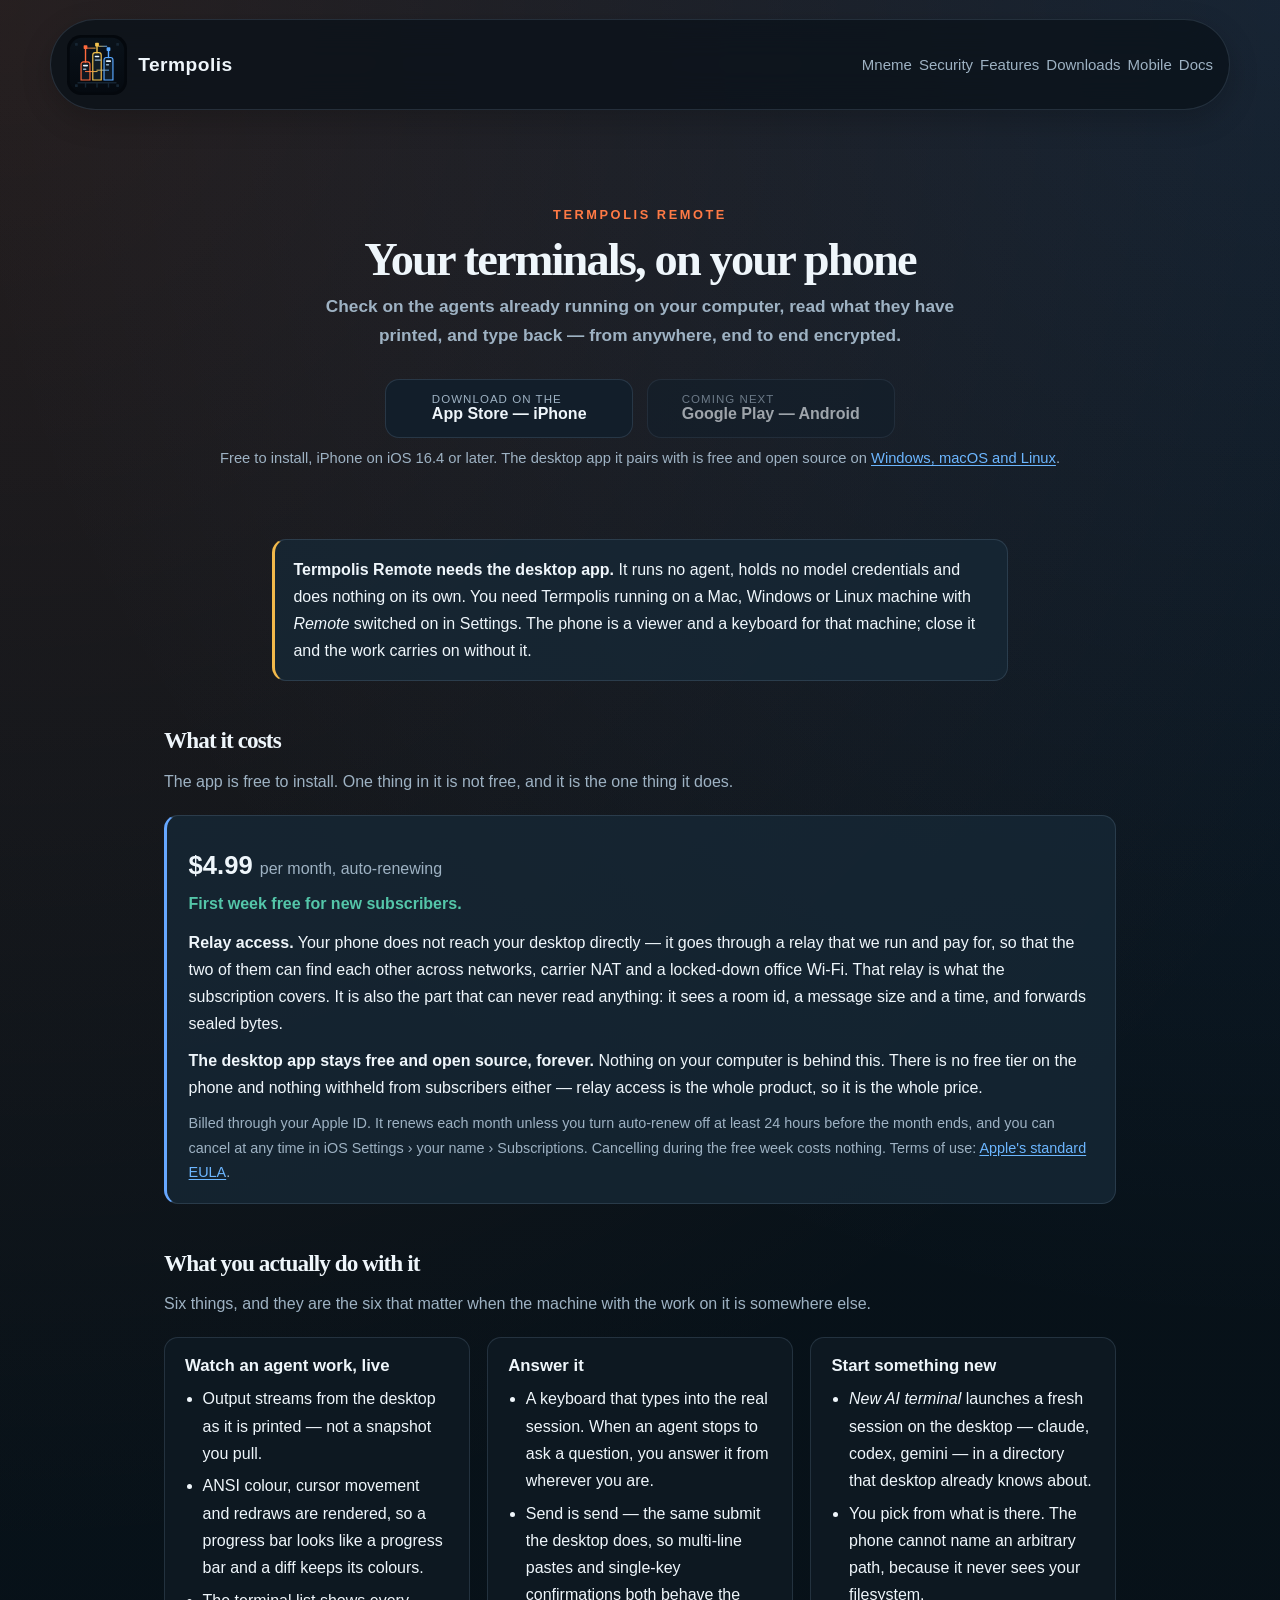
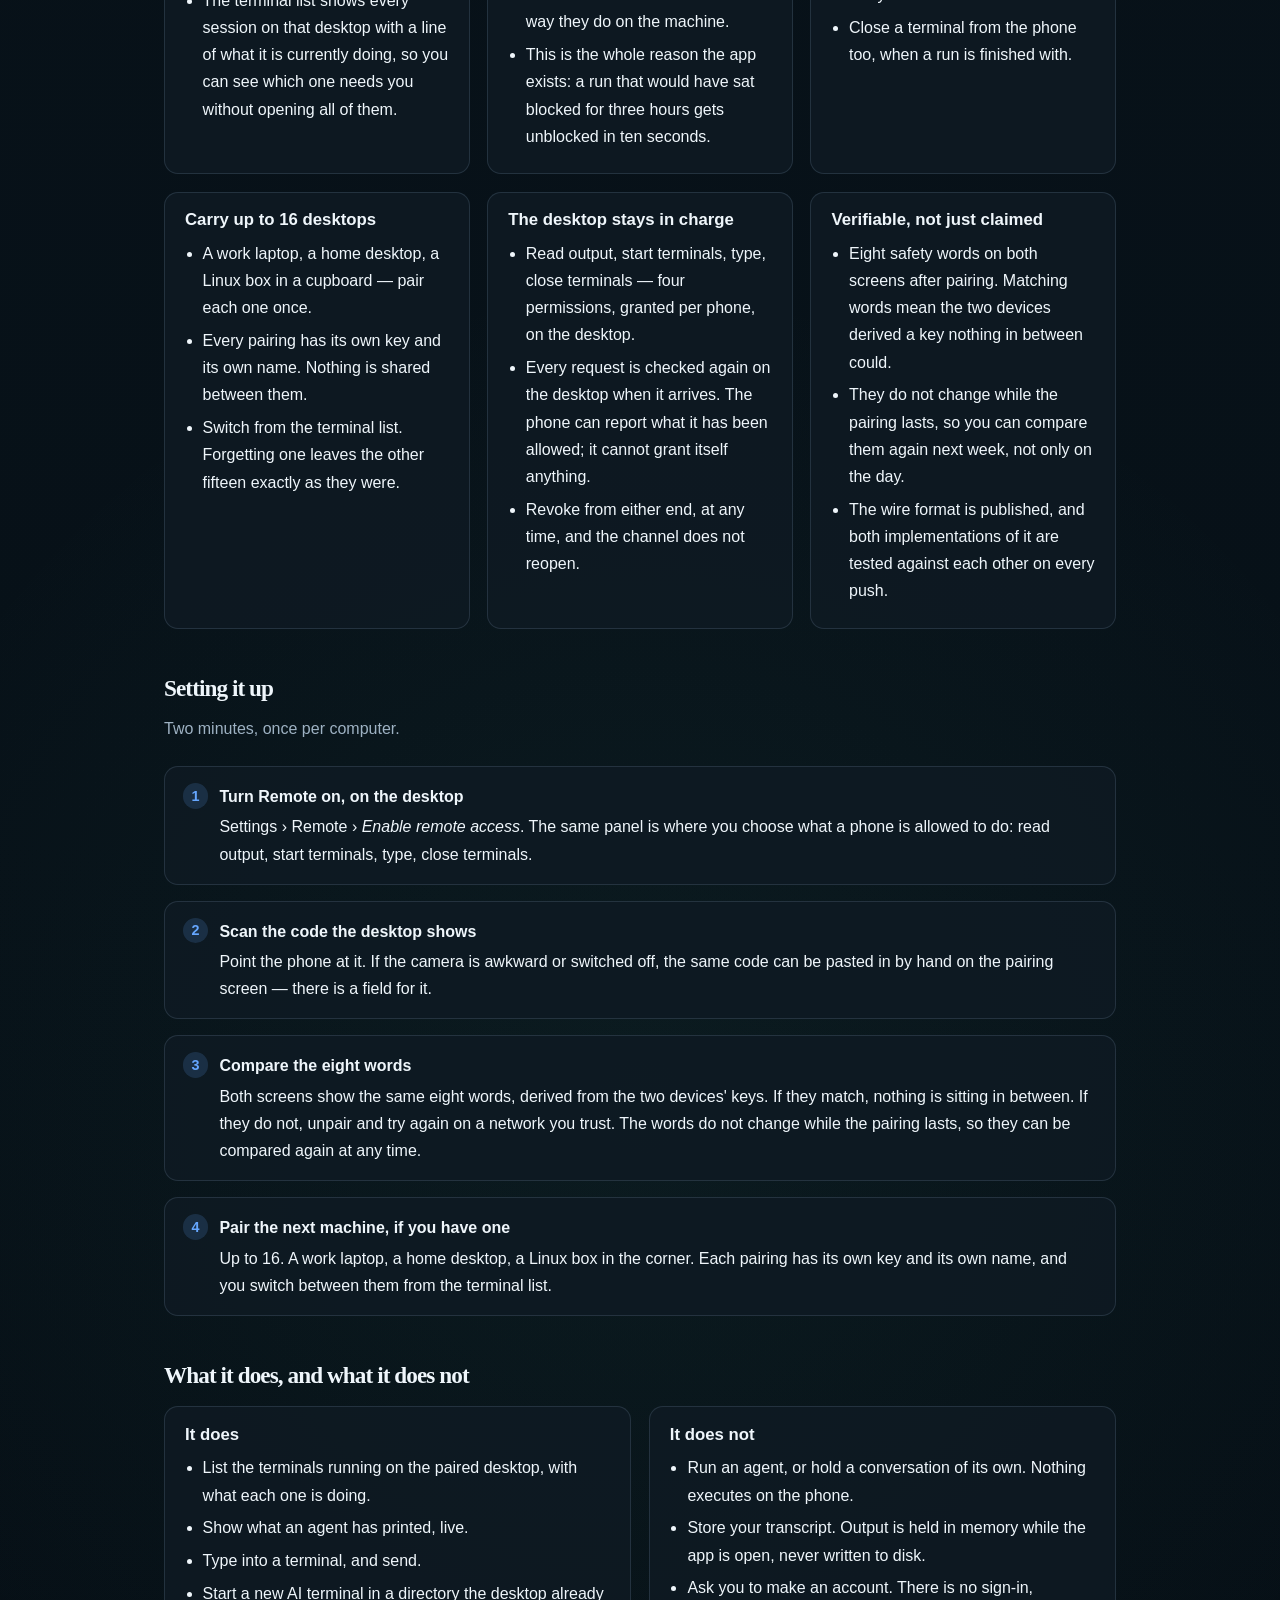
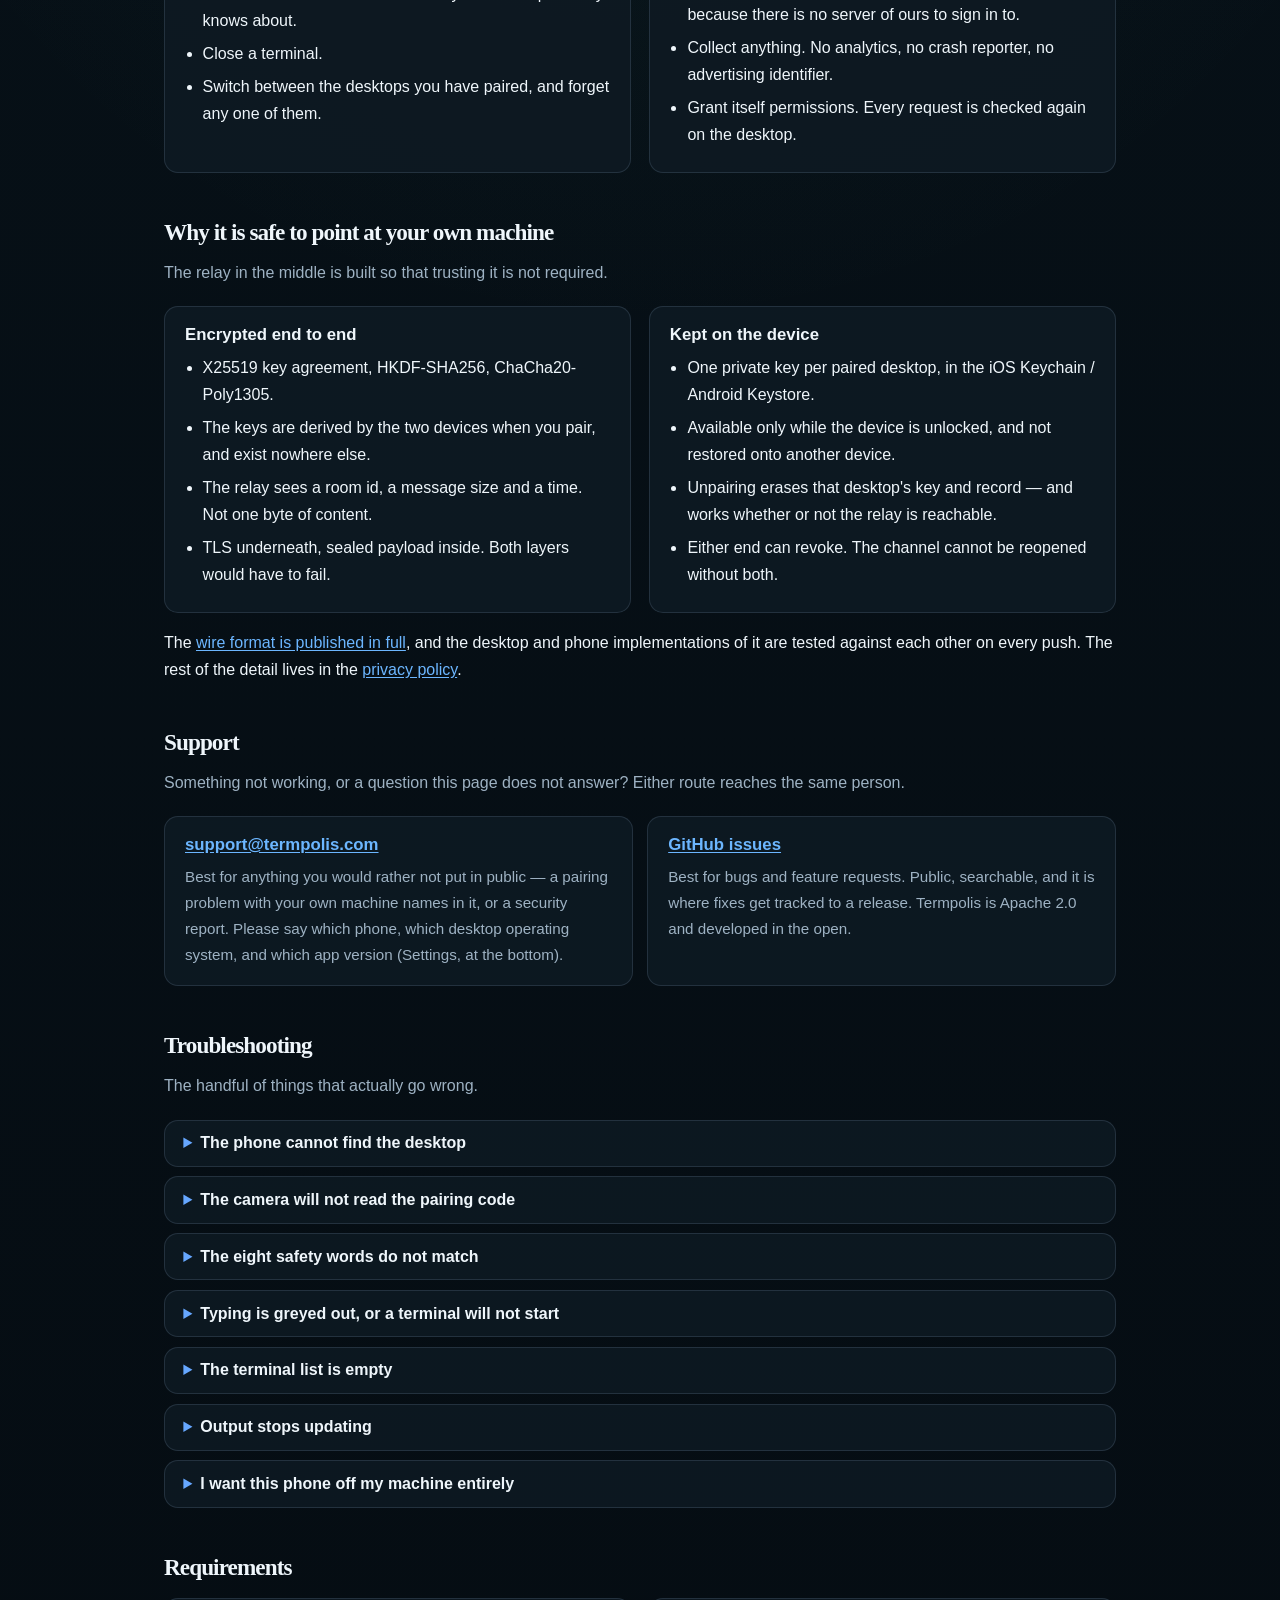
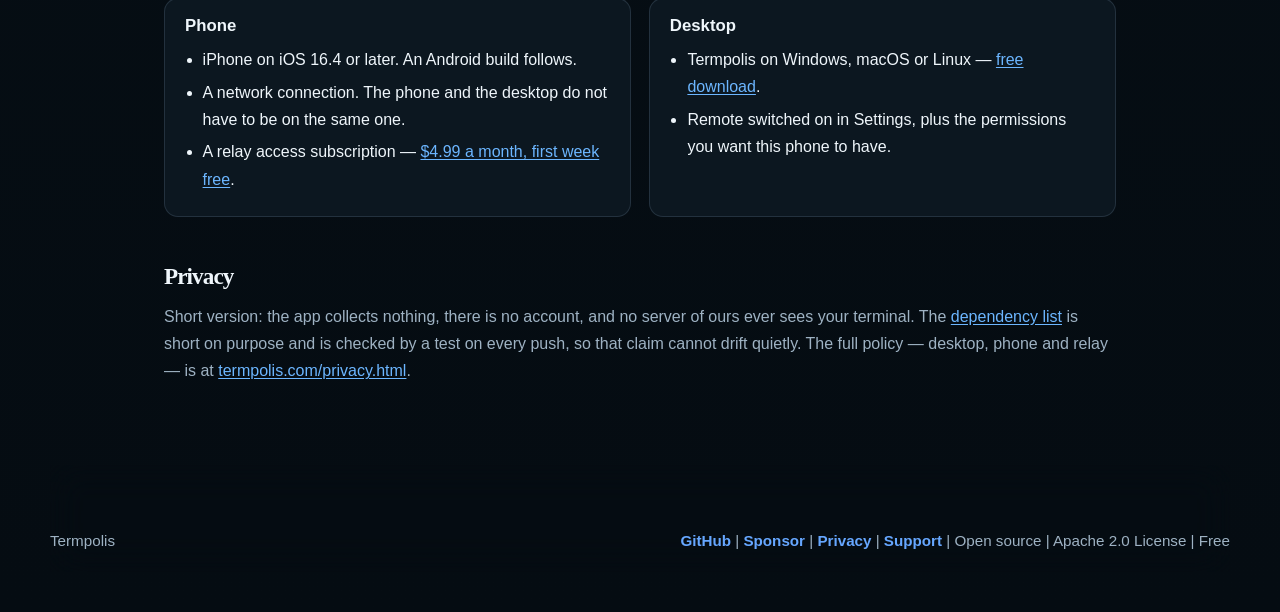
==== commit 9bb124c0: "Termpolis Remote is live: link the App Store, state the price 1.1.0 was approved on 2026-09-21, so t" ====
--- a/mobile/index.html
+++ b/mobile/index.html
@@ -4,15 +4,15 @@
   <meta charset="UTF-8">
   <meta name="viewport" content="width=device-width, initial-scale=1.0">
   <title>Termpolis Remote — the phone app, and its support page</title>
-  <meta name="description" content="Termpolis Remote is a viewer and a keyboard for the terminals already running on your Termpolis desktop. End-to-end encrypted. Downloads, setup, troubleshooting and support.">
+  <meta name="description" content="Termpolis Remote is a viewer and a keyboard for the terminals already running on your Termpolis desktop. On the App Store for iPhone. End-to-end encrypted. Setup, troubleshooting and support.">
   <link rel="canonical" href="https://termpolis.com/mobile/">
   <link rel="shortcut icon" href="/logo-termpolis-titlebar.svg">
   <meta property="og:type" content="website">
   <meta property="og:site_name" content="Termpolis">
   <meta property="og:url" content="https://termpolis.com/mobile/">
   <meta property="og:title" content="Termpolis Remote — the phone app">
-  <meta property="og:description" content="Read and type in your Termpolis desktop's terminals from your phone. End-to-end encrypted. Requires the Termpolis desktop app.">
-  <link rel="stylesheet" href="/styles.css?v=20260810">
+  <meta property="og:description" content="Read and type in your Termpolis desktop's terminals from your phone. On the App Store for iPhone. End-to-end encrypted. Requires the Termpolis desktop app.">
+  <link rel="stylesheet" href="/styles.css?v=20260922">
   <style>
     /* Scoped to this page. The site's base rule is `a { color: inherit }`, which is
        right for a nav and wrong for prose — and wrong twice over on a support page
@@ -44,7 +44,23 @@
     .store-chip .lede { display: block; font-size: .72rem; letter-spacing: .09em; text-transform: uppercase; color: var(--muted); }
     .store-chip .name { display: block; font-weight: 600; }
     .store-chip[aria-disabled="true"] { opacity: .62; cursor: default; }
+    a.store-chip { transition: border-color .15s ease, background .15s ease, transform .15s ease; }
+    a.store-chip:hover { border-color: rgba(102, 167, 255, .55); background: rgba(102, 167, 255, .1); transform: translateY(-1px); }
     .store-note { color: var(--muted); font-size: .92rem; text-align: center; margin: .35rem 0 0; }
+
+    /* Price gets its own block rather than a line of prose. Someone deciding
+       whether to install this is asking one question, and burying the answer in
+       a paragraph is how a listing earns a one-star review that says "didn't
+       say it was paid". */
+    .price {
+      border: 1px solid var(--line); border-left: 3px solid var(--sky); border-radius: var(--radius-sm);
+      background: var(--surface-soft); padding: 1.15rem 1.35rem; margin-top: 1.25rem;
+    }
+    .price .amount { font-size: 1.6rem; font-weight: 700; }
+    .price .amount span { font-size: 1rem; font-weight: 400; color: var(--muted); }
+    .price .trial { color: var(--mint); font-weight: 600; margin: .15rem 0 .75rem; }
+    .price p { margin: .6rem 0 0; }
+    .price .fine { color: var(--muted); font-size: .9rem; }
 
     .steps { counter-reset: step; list-style: none; padding: 0; margin: 1.5rem 0 0; display: grid; gap: 1rem; }
     .steps li {
@@ -108,16 +124,18 @@
         </p>
 
         <div class="store-row">
-          <!-- When the listings go live, swap each span for a real anchor:
-               <a class="store-chip" href="https://apps.apple.com/app/idNNNNNNNNN"> … </a>
-               Nothing here links anywhere yet on purpose — a store badge that 404s is
-               worse than one that says "not yet". -->
-          <span class="store-chip" aria-disabled="true">
+          <!-- Live since 2026-09-21. The App Store name is "Termpolis R" — the full
+               "Termpolis Remote" did not survive the 30-character name field once the
+               listing went in, so the link text says what the store says. The Android
+               chip stays a disabled span: a store badge that 404s is worse than one
+               that admits it is not there yet. -->
+          <a class="store-chip" href="https://apps.apple.com/us/app/termpolis-r/id6809306362"
+             target="_blank" rel="noreferrer">
             <span>
-              <span class="lede">In review</span>
+              <span class="lede">Download on the</span>
               <span class="name">App Store — iPhone</span>
             </span>
-          </span>
+          </a>
           <span class="store-chip" aria-disabled="true">
             <span>
               <span class="lede">Coming next</span>
@@ -126,8 +144,8 @@
           </span>
         </div>
         <p class="store-note">
-          Not out yet. The desktop app it pairs with is available now on
-          <a href="/#downloads">Windows, macOS and Linux</a>, free and open source.
+          Free to install, iPhone on iOS 16.4 or later. The desktop app it pairs with is
+          free and open source on <a href="/#downloads">Windows, macOS and Linux</a>.
         </p>
       </div>
 
@@ -136,6 +154,93 @@
         model credentials and does nothing on its own. You need Termpolis running on a Mac,
         Windows or Linux machine with <em>Remote</em> switched on in Settings. The phone is a
         viewer and a keyboard for that machine; close it and the work carries on without it.</p>
+      </div>
+
+      <h2 id="pricing">What it costs</h2>
+      <p>The app is free to install. One thing in it is not free, and it is the one thing it does.</p>
+      <div class="price">
+        <p class="amount">$4.99 <span>per month, auto-renewing</span></p>
+        <p class="trial">First week free for new subscribers.</p>
+        <p><strong>Relay access.</strong> Your phone does not reach your desktop directly — it
+        goes through a relay that we run and pay for, so that the two of them can find each other
+        across networks, carrier NAT and a locked-down office Wi-Fi. That relay is what the
+        subscription covers. It is also the part that can never read anything: it sees a room id,
+        a message size and a time, and forwards sealed bytes.</p>
+        <p><strong>The desktop app stays free and open source, forever.</strong> Nothing on your
+        computer is behind this. There is no free tier on the phone and nothing withheld from
+        subscribers either — relay access is the whole product, so it is the whole price.</p>
+        <p class="fine">Billed through your Apple ID. It renews each month unless you turn
+        auto-renew off at least 24 hours before the month ends, and you can cancel at any time in
+        iOS Settings &rsaquo; your name &rsaquo; Subscriptions. Cancelling during the free week costs
+        nothing. Terms of use:
+        <a href="https://www.apple.com/legal/internet-services/itunes/dev/stdeula/" target="_blank" rel="noreferrer">Apple's standard EULA</a>.</p>
+      </div>
+
+      <h2 id="features">What you actually do with it</h2>
+      <p>Six things, and they are the six that matter when the machine with the work on it is
+      somewhere else.</p>
+      <div class="two-up">
+        <div class="panel">
+          <h3>Watch an agent work, live</h3>
+          <ul>
+            <li>Output streams from the desktop as it is printed — not a snapshot you pull.</li>
+            <li>ANSI colour, cursor movement and redraws are rendered, so a progress bar looks
+            like a progress bar and a diff keeps its colours.</li>
+            <li>The terminal list shows every session on that desktop with a line of what it is
+            currently doing, so you can see which one needs you without opening all of them.</li>
+          </ul>
+        </div>
+        <div class="panel">
+          <h3>Answer it</h3>
+          <ul>
+            <li>A keyboard that types into the real session. When an agent stops to ask a
+            question, you answer it from wherever you are.</li>
+            <li>Send is send — the same submit the desktop does, so multi-line pastes and
+            single-key confirmations both behave the way they do on the machine.</li>
+            <li>This is the whole reason the app exists: a run that would have sat blocked for
+            three hours gets unblocked in ten seconds.</li>
+          </ul>
+        </div>
+        <div class="panel">
+          <h3>Start something new</h3>
+          <ul>
+            <li><em>New AI terminal</em> launches a fresh session on the desktop — claude, codex,
+            gemini — in a directory that desktop already knows about.</li>
+            <li>You pick from what is there. The phone cannot name an arbitrary path, because it
+            never sees your filesystem.</li>
+            <li>Close a terminal from the phone too, when a run is finished with.</li>
+          </ul>
+        </div>
+        <div class="panel">
+          <h3>Carry up to 16 desktops</h3>
+          <ul>
+            <li>A work laptop, a home desktop, a Linux box in a cupboard — pair each one once.</li>
+            <li>Every pairing has its own key and its own name. Nothing is shared between them.</li>
+            <li>Switch from the terminal list. Forgetting one leaves the other fifteen exactly as
+            they were.</li>
+          </ul>
+        </div>
+        <div class="panel">
+          <h3>The desktop stays in charge</h3>
+          <ul>
+            <li>Read output, start terminals, type, close terminals — four permissions, granted
+            per phone, on the desktop.</li>
+            <li>Every request is checked again on the desktop when it arrives. The phone can
+            report what it has been allowed; it cannot grant itself anything.</li>
+            <li>Revoke from either end, at any time, and the channel does not reopen.</li>
+          </ul>
+        </div>
+        <div class="panel">
+          <h3>Verifiable, not just claimed</h3>
+          <ul>
+            <li>Eight safety words on both screens after pairing. Matching words mean the two
+            devices derived a key nothing in between could.</li>
+            <li>They do not change while the pairing lasts, so you can compare them again next
+            week, not only on the day.</li>
+            <li>The wire format is published, and both implementations of it are tested against
+            each other on every push.</li>
+          </ul>
+        </div>
       </div>
 
       <h2 id="setup">Setting it up</h2>
@@ -292,8 +397,9 @@
         <div class="panel">
           <h3>Phone</h3>
           <ul>
-            <li>iPhone on iOS 16 or later. An Android build follows.</li>
+            <li>iPhone on iOS 16.4 or later. An Android build follows.</li>
             <li>A network connection. The phone and the desktop do not have to be on the same one.</li>
+            <li>A relay access subscription — <a href="#pricing">$4.99 a month, first week free</a>.</li>
           </ul>
         </div>
         <div class="panel">
--- a/styles.css
+++ b/styles.css
@@ -750,6 +750,21 @@
   white-space: nowrap;
 }
 
+/* Two buttons in one strip: `margin-left: auto` on each would split the free
+   space between them and strand the first in the middle. The pair travels as a
+   unit instead, and only the unit gets the auto margin. */
+.companion-strip .strip-actions {
+  margin-left: auto;
+  display: flex;
+  gap: 0.6rem;
+  flex-wrap: wrap;
+  flex-shrink: 0;
+}
+
+.companion-strip .strip-actions .button {
+  margin-left: 0;
+}
+
 @media (max-width: 640px) {
   .companion-strip {
     flex-wrap: wrap;
@@ -759,6 +774,11 @@
     margin-left: 0;
     width: 100%;
     text-align: center;
+  }
+
+  .companion-strip .strip-actions {
+    margin-left: 0;
+    width: 100%;
   }
 }
 
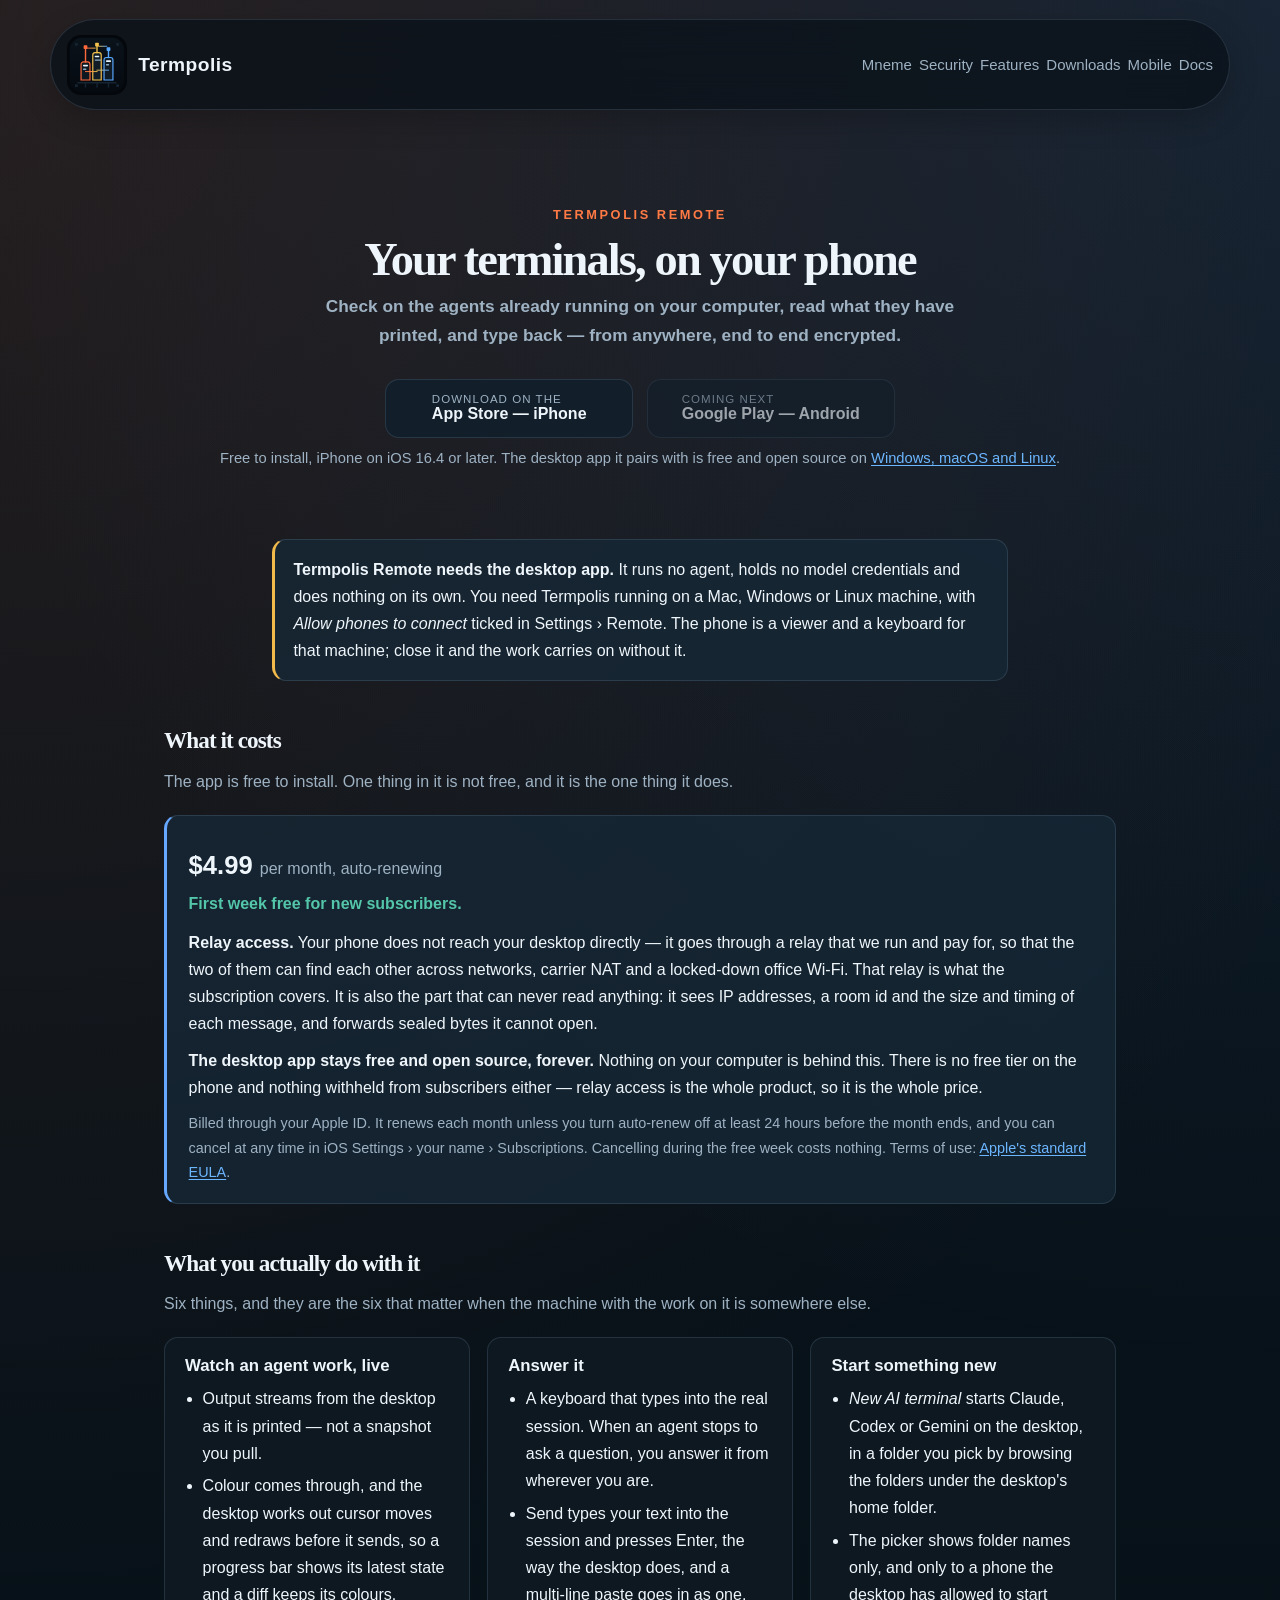
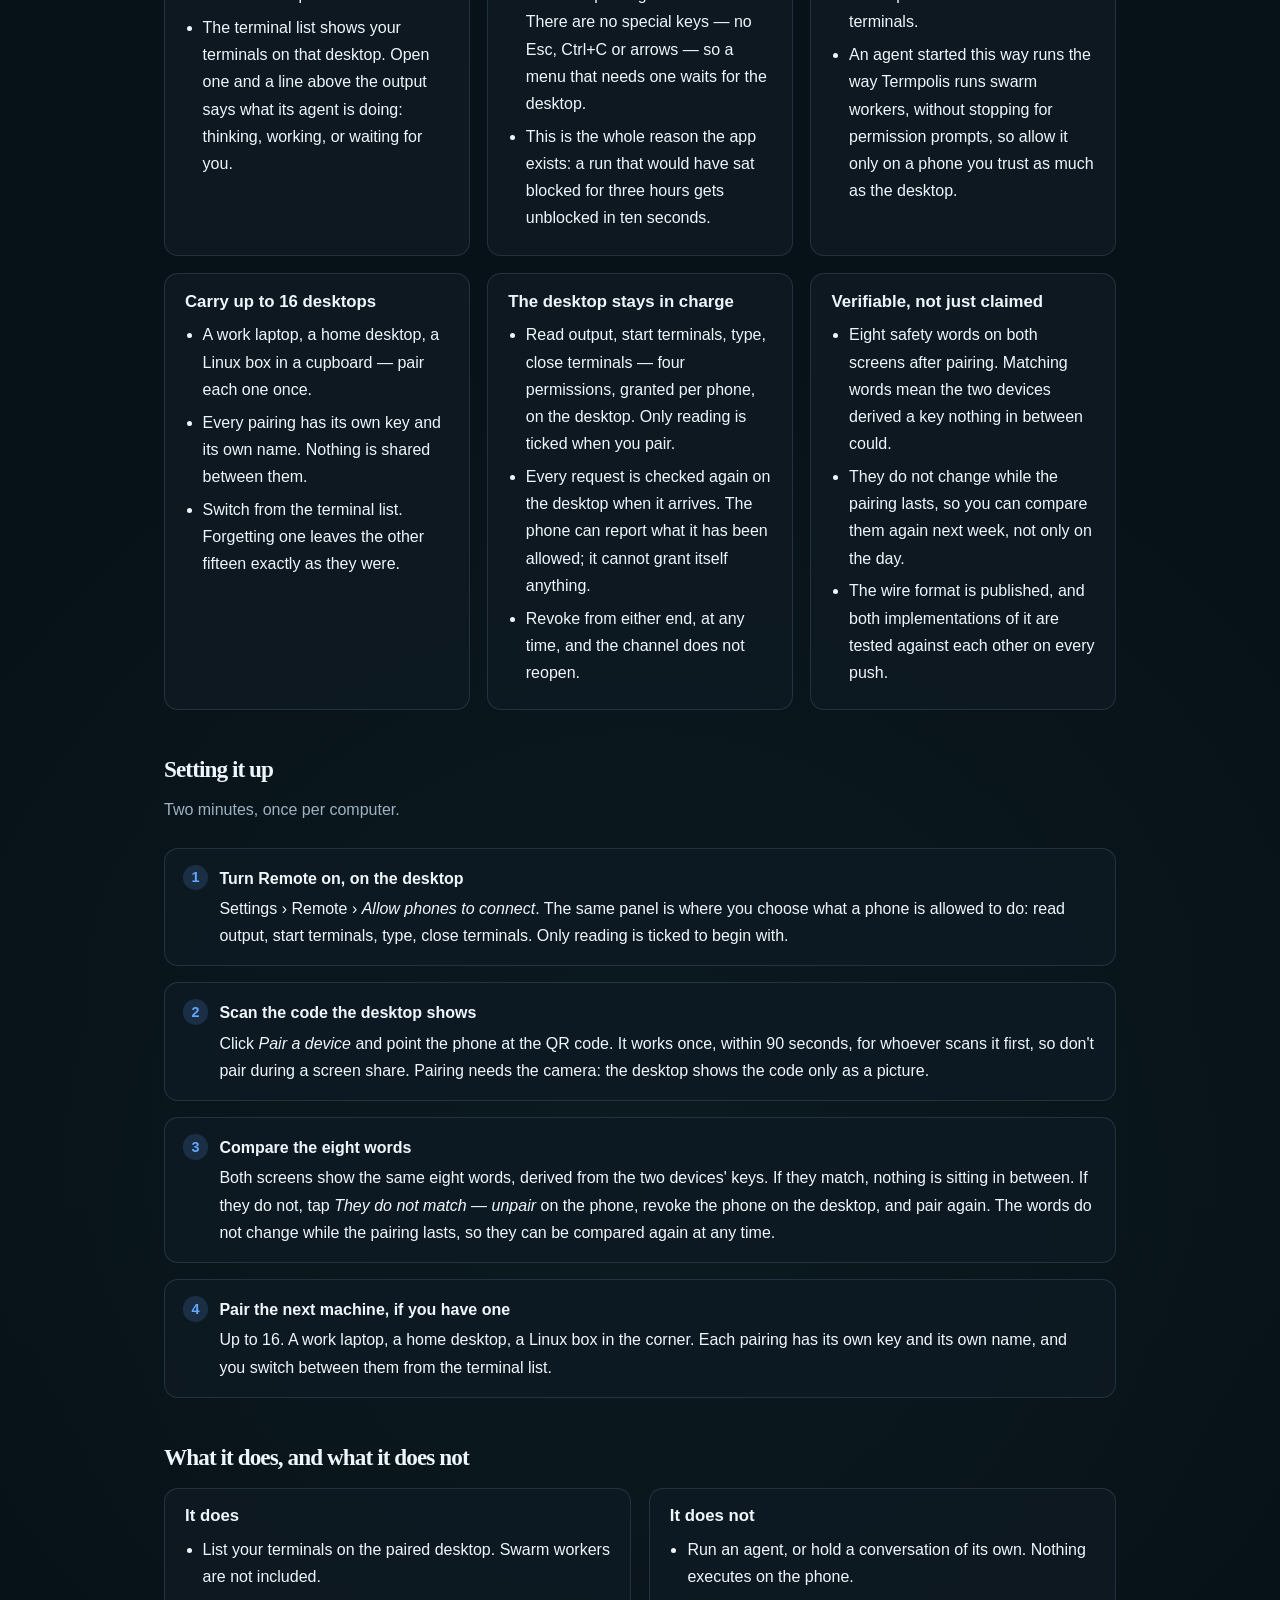
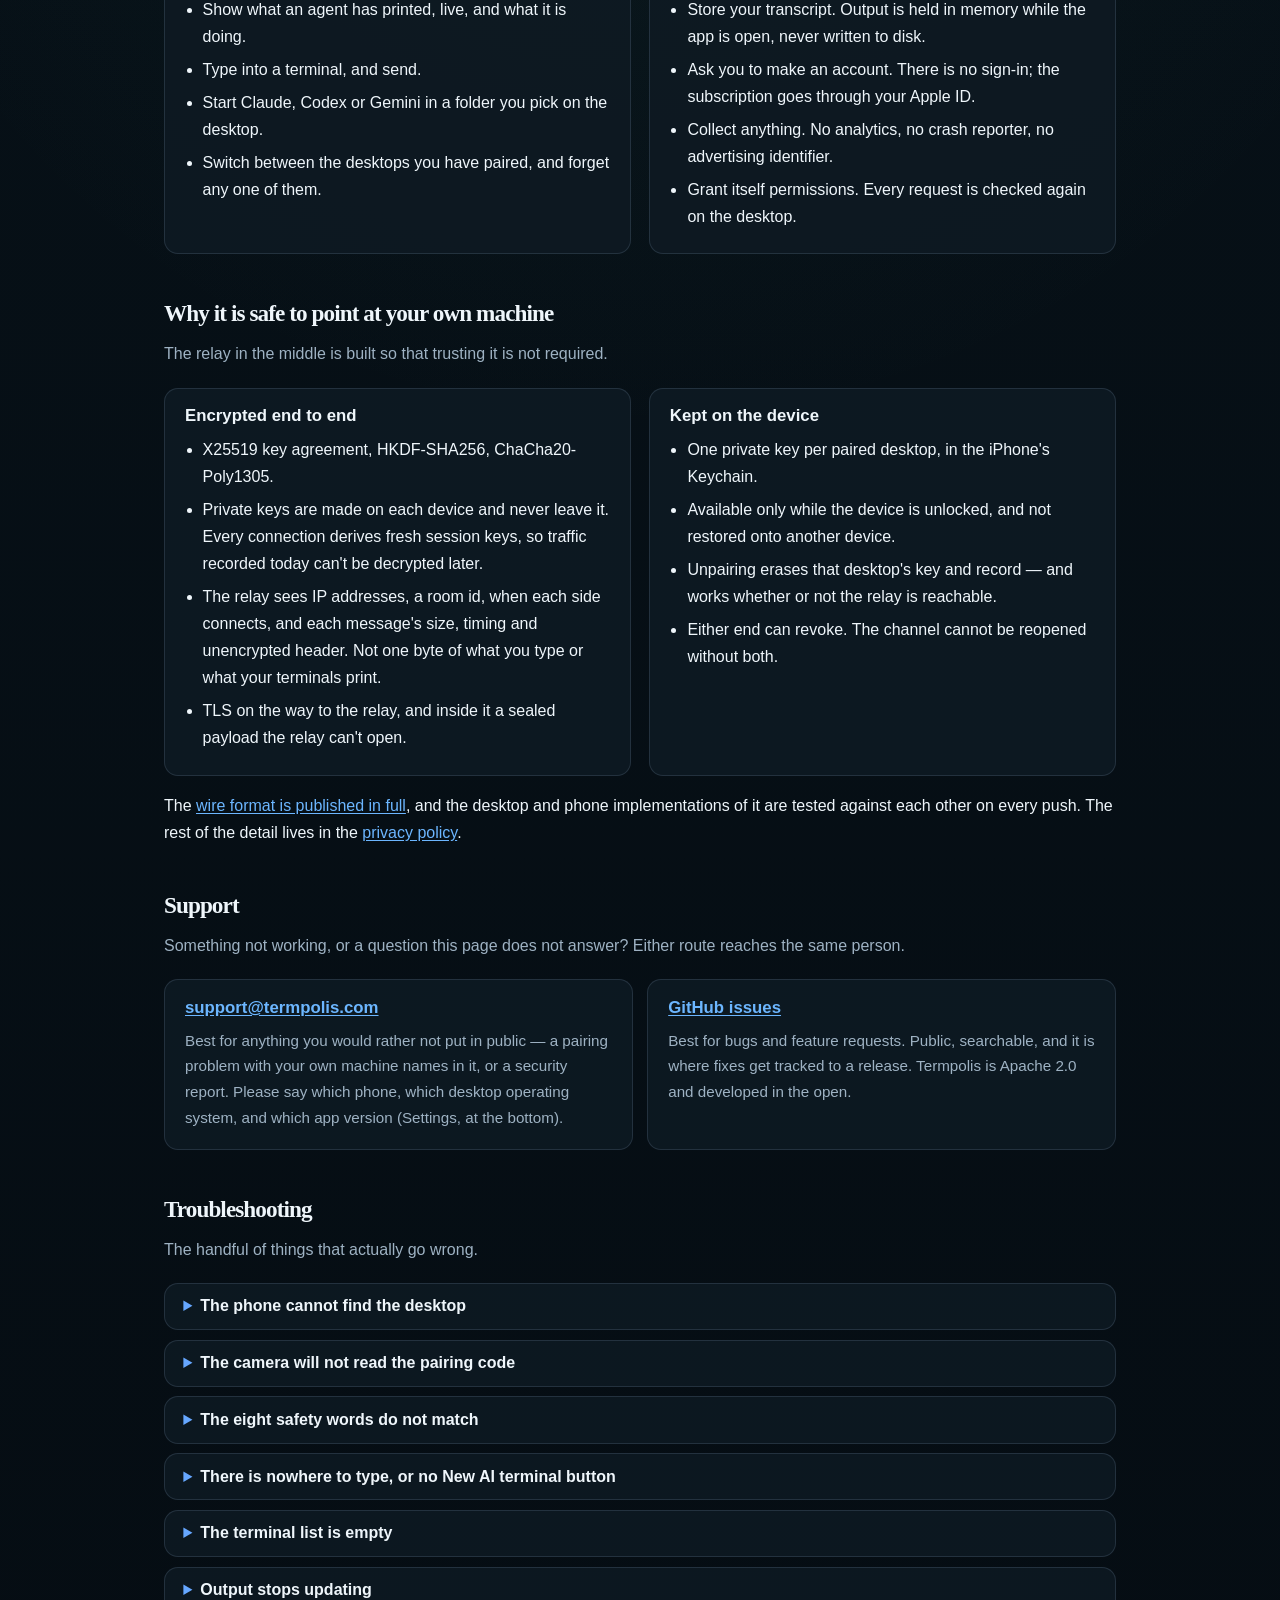
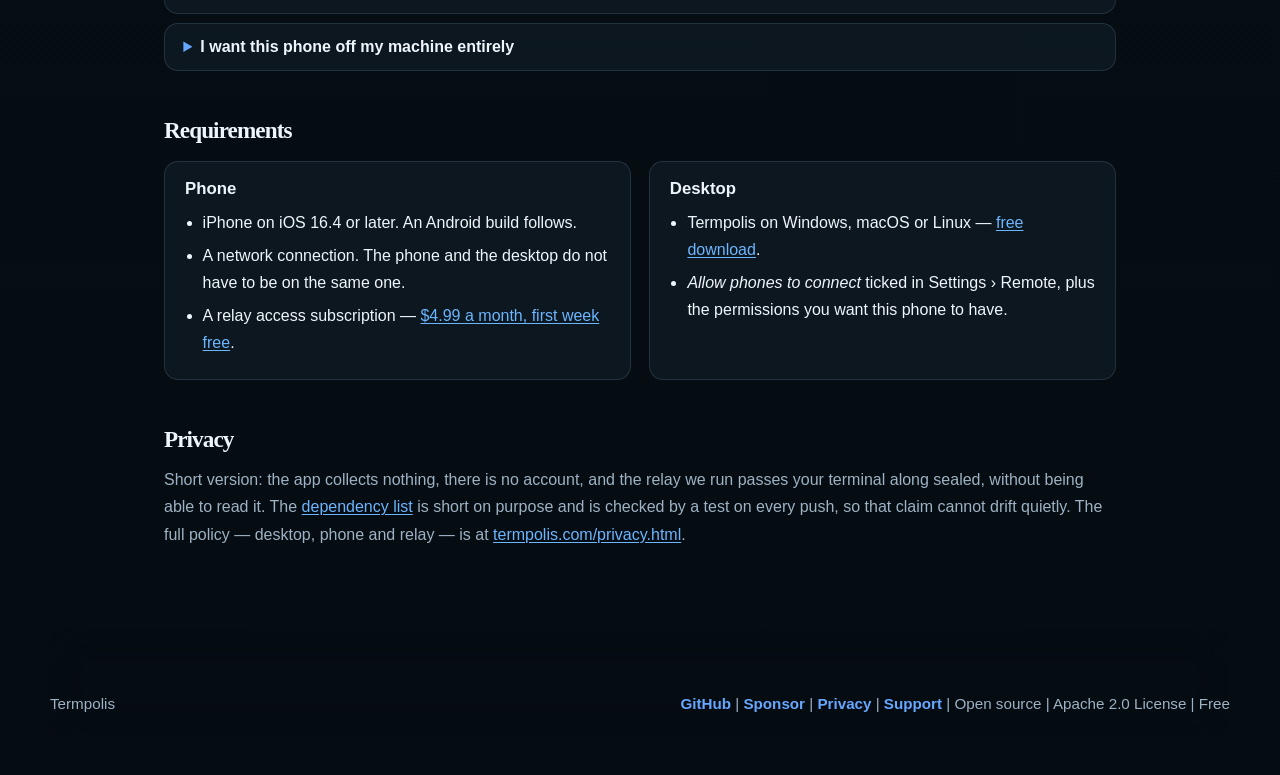
==== commit a7e8a8df: "site: explain Termpolis Remote next to Linked machines; accuracy audit Termpolis Remote now sits dir" ====
--- a/mobile/index.html
+++ b/mobile/index.html
@@ -12,7 +12,7 @@
   <meta property="og:url" content="https://termpolis.com/mobile/">
   <meta property="og:title" content="Termpolis Remote — the phone app">
   <meta property="og:description" content="Read and type in your Termpolis desktop's terminals from your phone. On the App Store for iPhone. End-to-end encrypted. Requires the Termpolis desktop app.">
-  <link rel="stylesheet" href="/styles.css?v=20260922">
+  <link rel="stylesheet" href="/styles.css?v=20260922b">
   <style>
     /* Scoped to this page. The site's base rule is `a { color: inherit }`, which is
        right for a nav and wrong for prose — and wrong twice over on a support page
@@ -152,7 +152,8 @@
       <div class="requires">
         <p><strong>Termpolis Remote needs the desktop app.</strong> It runs no agent, holds no
         model credentials and does nothing on its own. You need Termpolis running on a Mac,
-        Windows or Linux machine with <em>Remote</em> switched on in Settings. The phone is a
+        Windows or Linux machine, with <em>Allow phones to connect</em> ticked in Settings &rsaquo;
+        Remote. The phone is a
         viewer and a keyboard for that machine; close it and the work carries on without it.</p>
       </div>
 
@@ -164,8 +165,9 @@
         <p><strong>Relay access.</strong> Your phone does not reach your desktop directly — it
         goes through a relay that we run and pay for, so that the two of them can find each other
         across networks, carrier NAT and a locked-down office Wi-Fi. That relay is what the
-        subscription covers. It is also the part that can never read anything: it sees a room id,
-        a message size and a time, and forwards sealed bytes.</p>
+        subscription covers. It is also the part that can never read anything: it sees IP
+        addresses, a room id and the size and timing of each message, and forwards sealed bytes
+        it cannot open.</p>
         <p><strong>The desktop app stays free and open source, forever.</strong> Nothing on your
         computer is behind this. There is no free tier on the phone and nothing withheld from
         subscribers either — relay access is the whole product, so it is the whole price.</p>
@@ -184,10 +186,10 @@
           <h3>Watch an agent work, live</h3>
           <ul>
             <li>Output streams from the desktop as it is printed — not a snapshot you pull.</li>
-            <li>ANSI colour, cursor movement and redraws are rendered, so a progress bar looks
-            like a progress bar and a diff keeps its colours.</li>
-            <li>The terminal list shows every session on that desktop with a line of what it is
-            currently doing, so you can see which one needs you without opening all of them.</li>
+            <li>Colour comes through, and the desktop works out cursor moves and redraws before it
+            sends, so a progress bar shows its latest state and a diff keeps its colours.</li>
+            <li>The terminal list shows your terminals on that desktop. Open one and a line above
+            the output says what its agent is doing: thinking, working, or waiting for you.</li>
           </ul>
         </div>
         <div class="panel">
@@ -195,8 +197,9 @@
           <ul>
             <li>A keyboard that types into the real session. When an agent stops to ask a
             question, you answer it from wherever you are.</li>
-            <li>Send is send — the same submit the desktop does, so multi-line pastes and
-            single-key confirmations both behave the way they do on the machine.</li>
+            <li>Send types your text into the session and presses Enter, the way the desktop
+            does, and a multi-line paste goes in as one. There are no special keys — no Esc,
+            Ctrl+C or arrows — so a menu that needs one waits for the desktop.</li>
             <li>This is the whole reason the app exists: a run that would have sat blocked for
             three hours gets unblocked in ten seconds.</li>
           </ul>
@@ -204,11 +207,13 @@
         <div class="panel">
           <h3>Start something new</h3>
           <ul>
-            <li><em>New AI terminal</em> launches a fresh session on the desktop — claude, codex,
-            gemini — in a directory that desktop already knows about.</li>
-            <li>You pick from what is there. The phone cannot name an arbitrary path, because it
-            never sees your filesystem.</li>
-            <li>Close a terminal from the phone too, when a run is finished with.</li>
+            <li><em>New AI terminal</em> starts Claude, Codex or Gemini on the desktop, in a folder
+            you pick by browsing the folders under the desktop's home folder.</li>
+            <li>The picker shows folder names only, and only to a phone the desktop has allowed to
+            start terminals.</li>
+            <li>An agent started this way runs the way Termpolis runs swarm workers, without
+            stopping for permission prompts, so allow it only on a phone you trust as much as the
+            desktop.</li>
           </ul>
         </div>
         <div class="panel">
@@ -224,7 +229,7 @@
           <h3>The desktop stays in charge</h3>
           <ul>
             <li>Read output, start terminals, type, close terminals — four permissions, granted
-            per phone, on the desktop.</li>
+            per phone, on the desktop. Only reading is ticked when you pair.</li>
             <li>Every request is checked again on the desktop when it arrives. The phone can
             report what it has been allowed; it cannot grant itself anything.</li>
             <li>Revoke from either end, at any time, and the channel does not reopen.</li>
@@ -248,20 +253,22 @@
       <ol class="steps">
         <li>
           <strong>Turn Remote on, on the desktop</strong>
-          Settings &rsaquo; Remote &rsaquo; <em>Enable remote access</em>. The same panel is where you
-          choose what a phone is allowed to do: read output, start terminals, type, close terminals.
+          Settings &rsaquo; Remote &rsaquo; <em>Allow phones to connect</em>. The same panel is where
+          you choose what a phone is allowed to do: read output, start terminals, type, close
+          terminals. Only reading is ticked to begin with.
         </li>
         <li>
           <strong>Scan the code the desktop shows</strong>
-          Point the phone at it. If the camera is awkward or switched off, the same code can be
-          pasted in by hand on the pairing screen — there is a field for it.
+          Click <em>Pair a device</em> and point the phone at the QR code. It works once, within
+          90 seconds, for whoever scans it first, so don't pair during a screen share. Pairing needs
+          the camera: the desktop shows the code only as a picture.
         </li>
         <li>
           <strong>Compare the eight words</strong>
           Both screens show the same eight words, derived from the two devices' keys. If they
-          match, nothing is sitting in between. If they do not, unpair and try again on a network
-          you trust. The words do not change while the pairing lasts, so they can be compared
-          again at any time.
+          match, nothing is sitting in between. If they do not, tap <em>They do not match &mdash;
+          unpair</em> on the phone, revoke the phone on the desktop, and pair again. The words do not change while
+          the pairing lasts, so they can be compared again at any time.
         </li>
         <li>
           <strong>Pair the next machine, if you have one</strong>
@@ -275,11 +282,10 @@
         <div class="panel">
           <h3>It does</h3>
           <ul>
-            <li>List the terminals running on the paired desktop, with what each one is doing.</li>
-            <li>Show what an agent has printed, live.</li>
+            <li>List your terminals on the paired desktop. Swarm workers are not included.</li>
+            <li>Show what an agent has printed, live, and what it is doing.</li>
             <li>Type into a terminal, and send.</li>
-            <li>Start a new AI terminal in a directory the desktop already knows about.</li>
-            <li>Close a terminal.</li>
+            <li>Start Claude, Codex or Gemini in a folder you pick on the desktop.</li>
             <li>Switch between the desktops you have paired, and forget any one of them.</li>
           </ul>
         </div>
@@ -288,7 +294,7 @@
           <ul>
             <li>Run an agent, or hold a conversation of its own. Nothing executes on the phone.</li>
             <li>Store your transcript. Output is held in memory while the app is open, never written to disk.</li>
-            <li>Ask you to make an account. There is no sign-in, because there is no server of ours to sign in to.</li>
+            <li>Ask you to make an account. There is no sign-in; the subscription goes through your Apple ID.</li>
             <li>Collect anything. No analytics, no crash reporter, no advertising identifier.</li>
             <li>Grant itself permissions. Every request is checked again on the desktop.</li>
           </ul>
@@ -302,15 +308,19 @@
           <h3>Encrypted end to end</h3>
           <ul>
             <li>X25519 key agreement, HKDF-SHA256, ChaCha20-Poly1305.</li>
-            <li>The keys are derived by the two devices when you pair, and exist nowhere else.</li>
-            <li>The relay sees a room id, a message size and a time. Not one byte of content.</li>
-            <li>TLS underneath, sealed payload inside. Both layers would have to fail.</li>
+            <li>Private keys are made on each device and never leave it. Every connection derives
+            fresh session keys, so traffic recorded today can't be decrypted later.</li>
+            <li>The relay sees IP addresses, a room id, when each side connects, and each
+            message's size, timing and unencrypted header. Not one byte of what you type or what
+            your terminals print.</li>
+            <li>TLS on the way to the relay, and inside it a sealed payload the relay can't
+            open.</li>
           </ul>
         </div>
         <div class="panel">
           <h3>Kept on the device</h3>
           <ul>
-            <li>One private key per paired desktop, in the iOS Keychain / Android Keystore.</li>
+            <li>One private key per paired desktop, in the iPhone's Keychain.</li>
             <li>Available only while the device is unlocked, and not restored onto another device.</li>
             <li>Unpairing erases that desktop's key and record — and works whether or not the relay is reachable.</li>
             <li>Either end can revoke. The channel cannot be reopened without both.</li>
@@ -342,53 +352,65 @@
       <div class="faq">
         <details>
           <summary>The phone cannot find the desktop</summary>
-          <p>The desktop app has to be running, with Remote switched on in Settings — the phone
+          <p>The desktop app has to be running, with <em>Allow phones to connect</em> ticked in
+          Settings &rsaquo; Remote — the phone
           talks to it through the relay, not to a server that holds anything for you. If the
           machine is asleep or the app is closed, there is nothing at the other end of the room.
           The desktop's Settings &rsaquo; Remote panel shows the connection state and the phones
-          that are paired.</p>
+          that are paired. If the desktop's relay address was changed, or it has not heard from
+          this phone in 30 days, pair the phone again.</p>
         </details>
         <details>
           <summary>The camera will not read the pairing code</summary>
-          <p>Use the field on the pairing screen and paste the code in by hand — it is the same
-          code, and pairing works identically. If the camera should work but the app never asks
-          for it, grant it in iOS Settings &rsaquo; Termpolis Remote &rsaquo; Camera. The camera is used
-          for this one thing; frames are decoded on the phone and thrown away.</p>
+          <p>Pairing needs the camera, because the desktop shows the code only as a picture. If
+          the app never asks for it, or it was turned off, turn it on in iOS Settings &rsaquo;
+          Termpolis Remote &rsaquo; Camera. The code expires after 90 seconds: if the countdown ran
+          out, close the dialog and click <em>Pair a device</em> again. The camera is used for this
+          one thing; frames are decoded on the phone and thrown away.</p>
         </details>
         <details>
           <summary>The eight safety words do not match</summary>
-          <p>Do not continue. Matching words mean the two devices agreed on a key that nothing in
-          between could derive; words that differ mean something is in between. Unpair on both
-          ends and pair again on a network you trust. Worth reporting to
-          <a href="mailto:support@termpolis.com">support@termpolis.com</a> if it happens on a
-          network you expected to be safe.</p>
-        </details>
-        <details>
-          <summary>Typing is greyed out, or a terminal will not start</summary>
+          <p>Do not continue. Matching words mean the two devices hold each other's real keys;
+          words that differ mean something is in between. Tap <em>They do not match &mdash;
+          unpair</em> on the phone, revoke the phone in Settings &rsaquo; Remote on the desktop, and pair again where
+          nobody else can see the desktop's screen. Worth reporting to
+          <a href="mailto:support@termpolis.com">support@termpolis.com</a> if it happens
+          again.</p>
+        </details>
+        <details>
+          <summary>There is nowhere to type, or no New AI terminal button</summary>
           <p>Those are permissions, and they are granted on the desktop, not on the phone:
-          Settings &rsaquo; Remote, per phone. The Settings screen in the app lists what the desktop
-          currently allows this phone to do. The phone can only report them — it cannot grant
-          itself anything, by design.</p>
+          Settings &rsaquo; Remote, in this phone's row under Paired devices. The app hides what it
+          is not allowed to use, and its Settings screen lists what the desktop currently allows.
+          The phone can only report them — it cannot grant itself anything, by design. If the box
+          is there but Send is greyed out, the desktop is offline; while it is, the <em>New AI
+          terminal</em> button is hidden too, and after the app opens neither control appears until
+          the desktop answers.</p>
         </details>
         <details>
           <summary>The terminal list is empty</summary>
-          <p>The list shows terminals that already exist on that desktop. If none are open, start
+          <p>The list shows the terminals in that desktop's sidebar. Swarm workers, and agents
+          started from the phone once you have left them, are not listed. If none are open, start
           one there, or use <em>New AI terminal</em> if the desktop has granted that permission.
           If you have paired several computers, check you are looking at the right one — the
           desktop's name is in the title bar, and <em>Desktops</em> switches between them.</p>
         </details>
         <details>
           <summary>Output stops updating</summary>
-          <p>Reopen the terminal from the list. The phone holds output only in memory while the
-          app is on screen, so leaving it in the background for a long time can end the session.
-          Nothing is lost — the scrollback lives on the desktop, and reopening pulls it again.</p>
+          <p>The app disconnects whenever it leaves the screen and reconnects by itself when you
+          come back. If it says the desktop is offline, check that the desktop is awake with
+          Termpolis running. Output printed while you were away is sent on, up to 262,144
+          characters; if iOS closed the app, reopening a terminal brings back its last 32,768
+          characters. The full scrollback stays on the desktop.</p>
         </details>
         <details>
           <summary>I want this phone off my machine entirely</summary>
-          <p>Either end is enough. On the phone: Settings &rsaquo; Desktops &rsaquo; <em>Remove</em>, which
-          erases that desktop's key and record. On the desktop: Settings &rsaquo; Remote, revoke the
-          device. Other pairings are untouched either way, and deleting the app destroys every
-          key it held.</p>
+          <p>Either end is enough to cut it off. On the phone: Settings &rsaquo; Desktops &rsaquo;
+          <em>Remove</em>, which erases that desktop's key on the phone. On the desktop: Settings
+          &rsaquo; Remote, <em>Revoke</em> in this phone's row. Doing both is tidiest, because the
+          desktop only hears about an unpair when it is online and on the phone's screen. Other
+          pairings are untouched either way. Deleting the app on its own is not enough: iOS can keep
+          an app's Keychain entries after it is deleted, so unpair first.</p>
         </details>
       </div>
 
@@ -406,14 +428,15 @@
           <h3>Desktop</h3>
           <ul>
             <li>Termpolis on Windows, macOS or Linux — <a href="/#downloads">free download</a>.</li>
-            <li>Remote switched on in Settings, plus the permissions you want this phone to have.</li>
+            <li><em>Allow phones to connect</em> ticked in Settings &rsaquo; Remote, plus the
+            permissions you want this phone to have.</li>
           </ul>
         </div>
       </div>
 
       <h2 id="privacy">Privacy</h2>
-      <p>Short version: the app collects nothing, there is no account, and no server of ours ever
-      sees your terminal. The
+      <p>Short version: the app collects nothing, there is no account, and the relay we run
+      passes your terminal along sealed, without being able to read it. The
       <a href="https://github.com/codedev-david/termpolis/blob/main/mobile/package.json" target="_blank" rel="noreferrer">dependency list</a>
       is short on purpose and is checked by a test on every push, so that claim cannot drift
       quietly. The full policy — desktop, phone and relay — is at
--- a/styles.css
+++ b/styles.css
@@ -721,6 +721,23 @@
   background: var(--gold);
 }
 
+/* The git strip's dot is the amber "you have work waiting" mark the section describes,
+   so it pulses the way the real one does. Motion is decorative here and nothing depends
+   on it, so it stops entirely under prefers-reduced-motion. */
+.platform-dot.git {
+  background: var(--gold);
+  animation: git-dot-pulse 2s ease-in-out infinite;
+}
+
+@keyframes git-dot-pulse {
+  0%, 100% { opacity: 1; box-shadow: 0 0 0 0 rgba(242, 185, 75, 0.45); }
+  50% { opacity: 0.72; box-shadow: 0 0 0 5px rgba(242, 185, 75, 0); }
+}
+
+@media (prefers-reduced-motion: reduce) {
+  .platform-dot.git { animation: none; }
+}
+
 .companion-strip {
   display: flex;
   align-items: center;
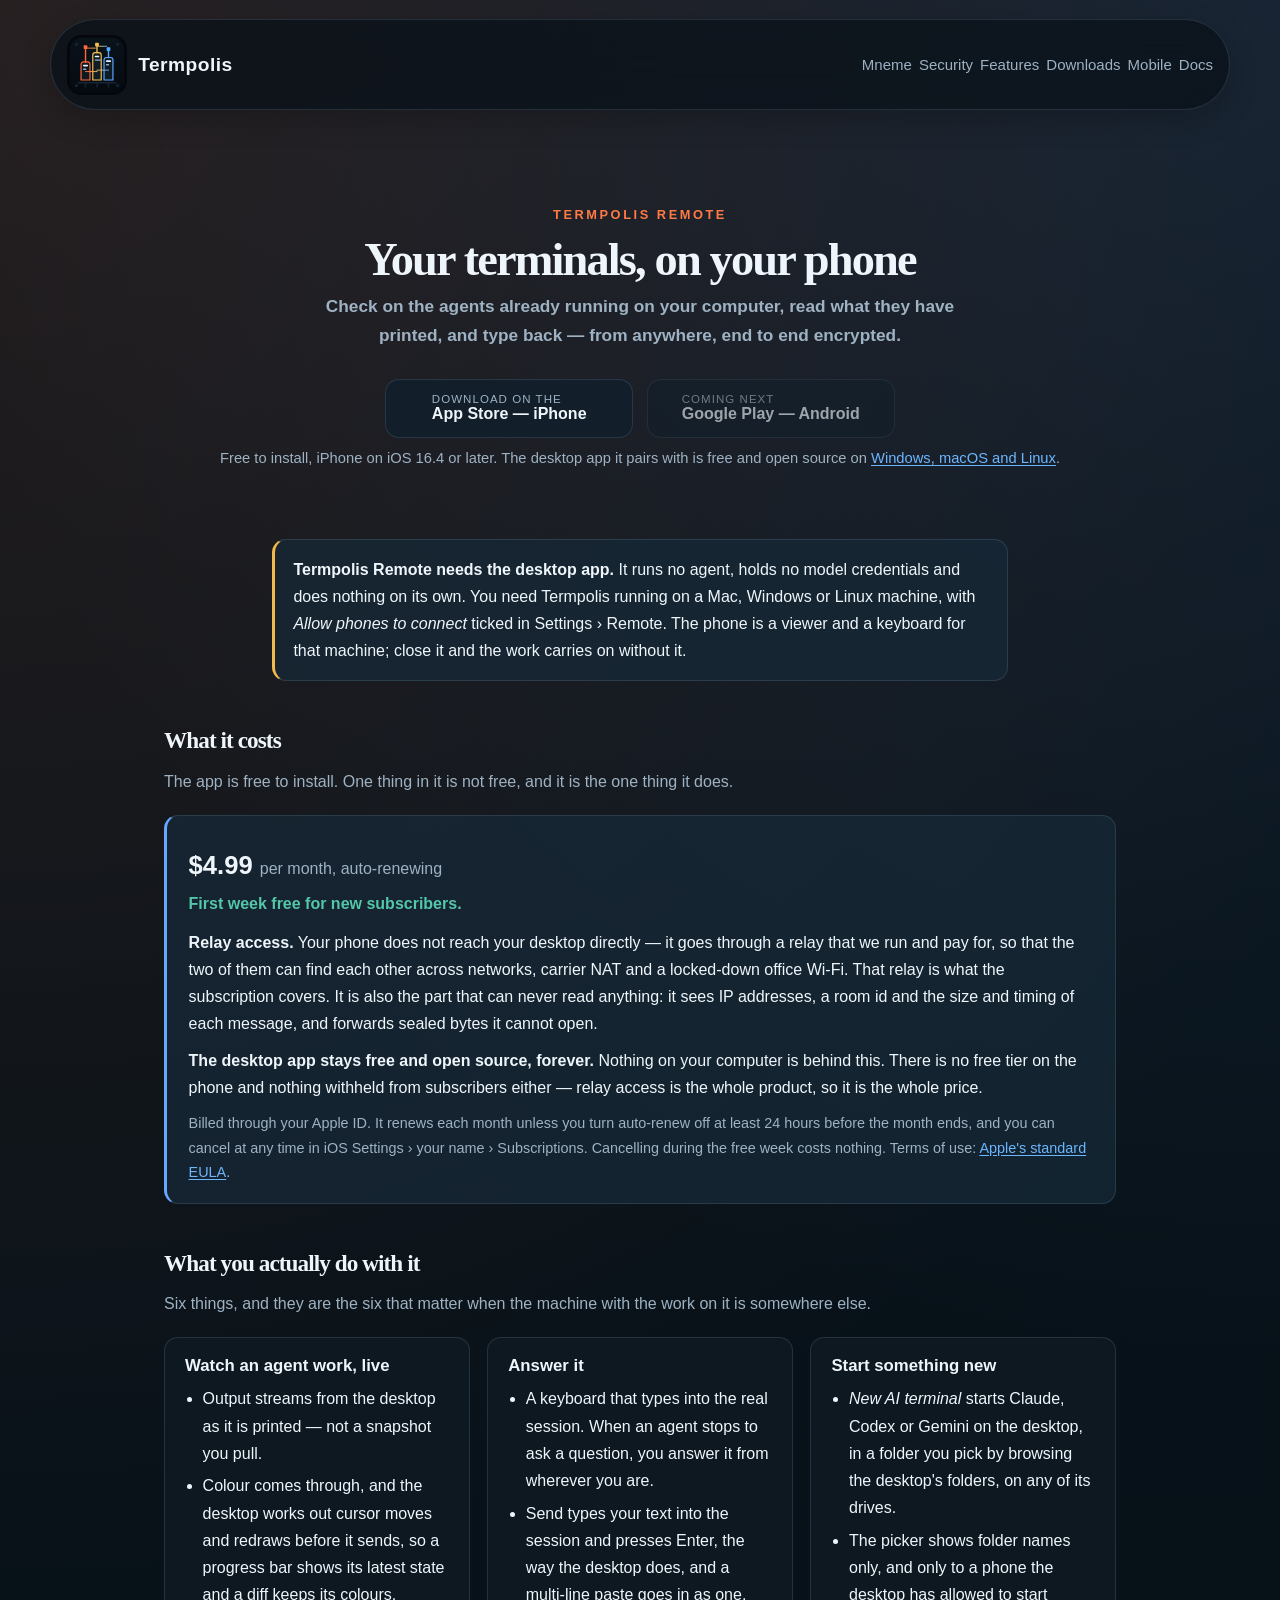
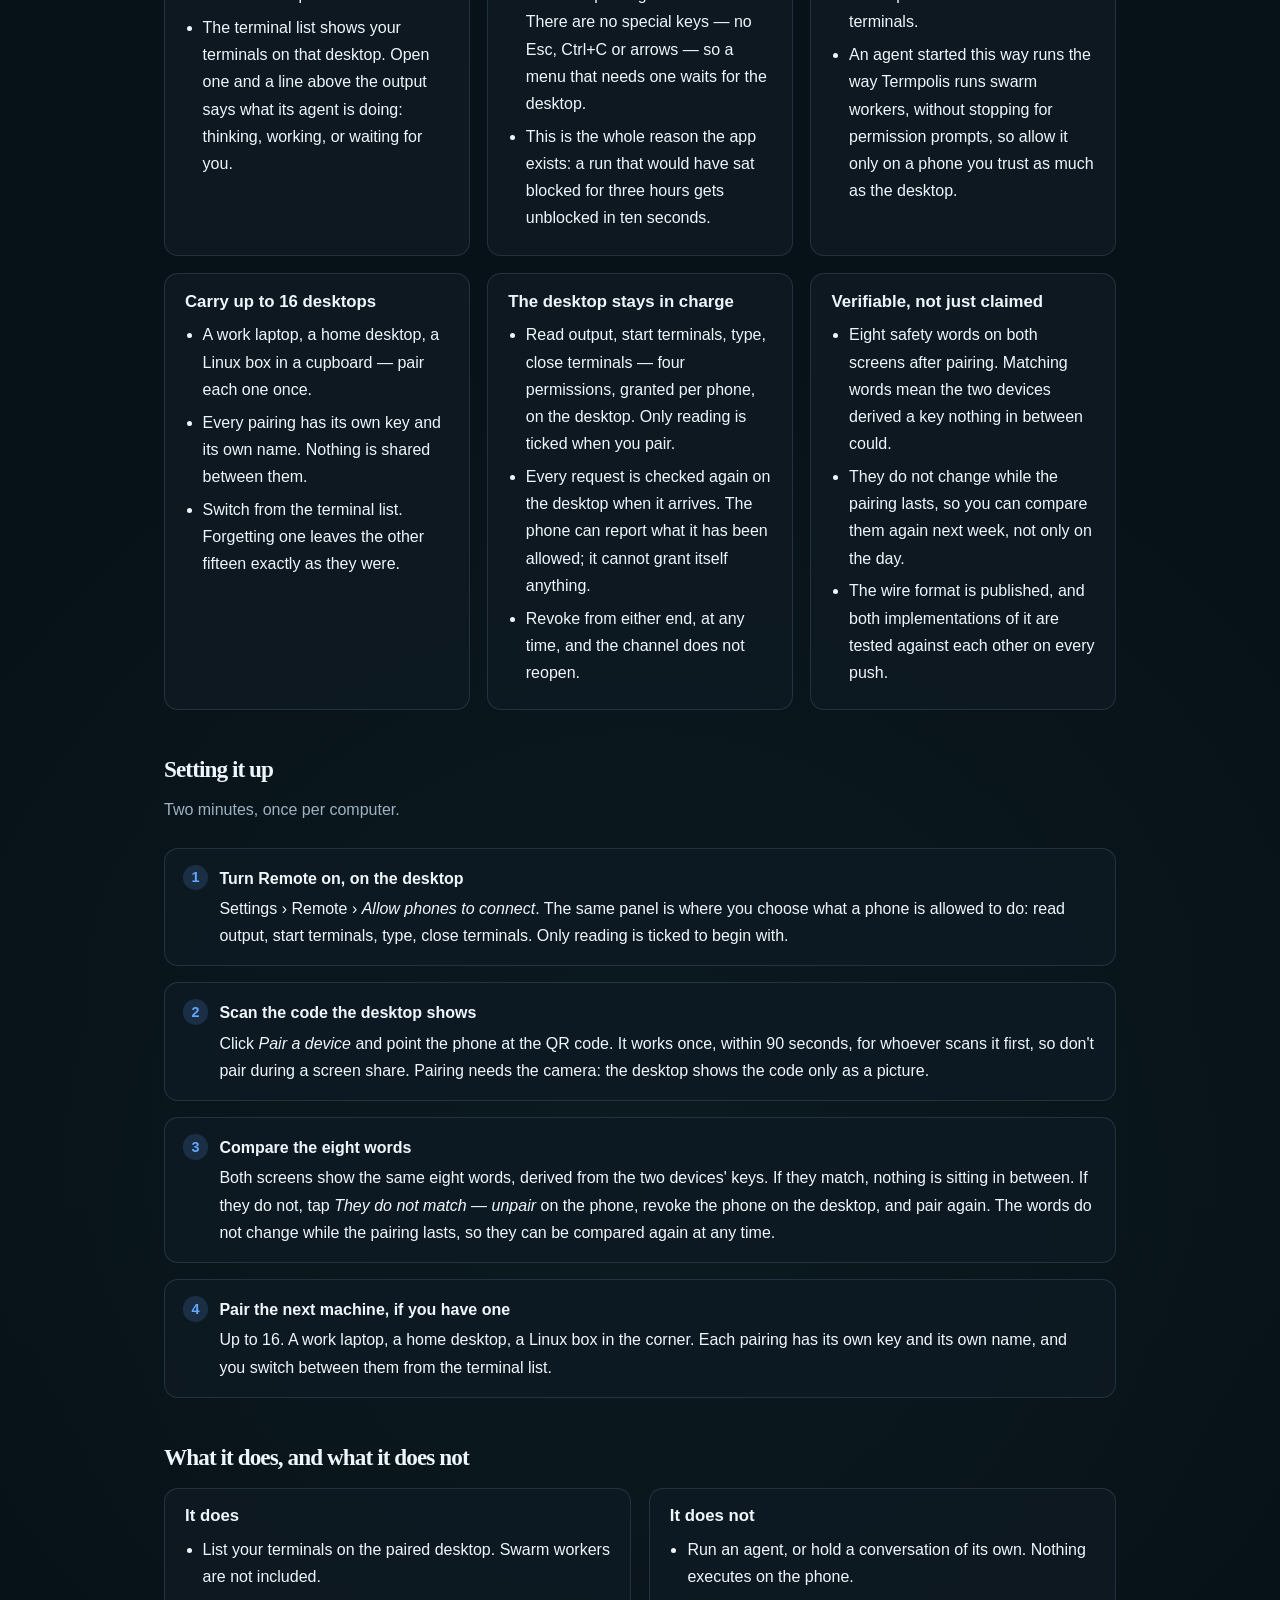
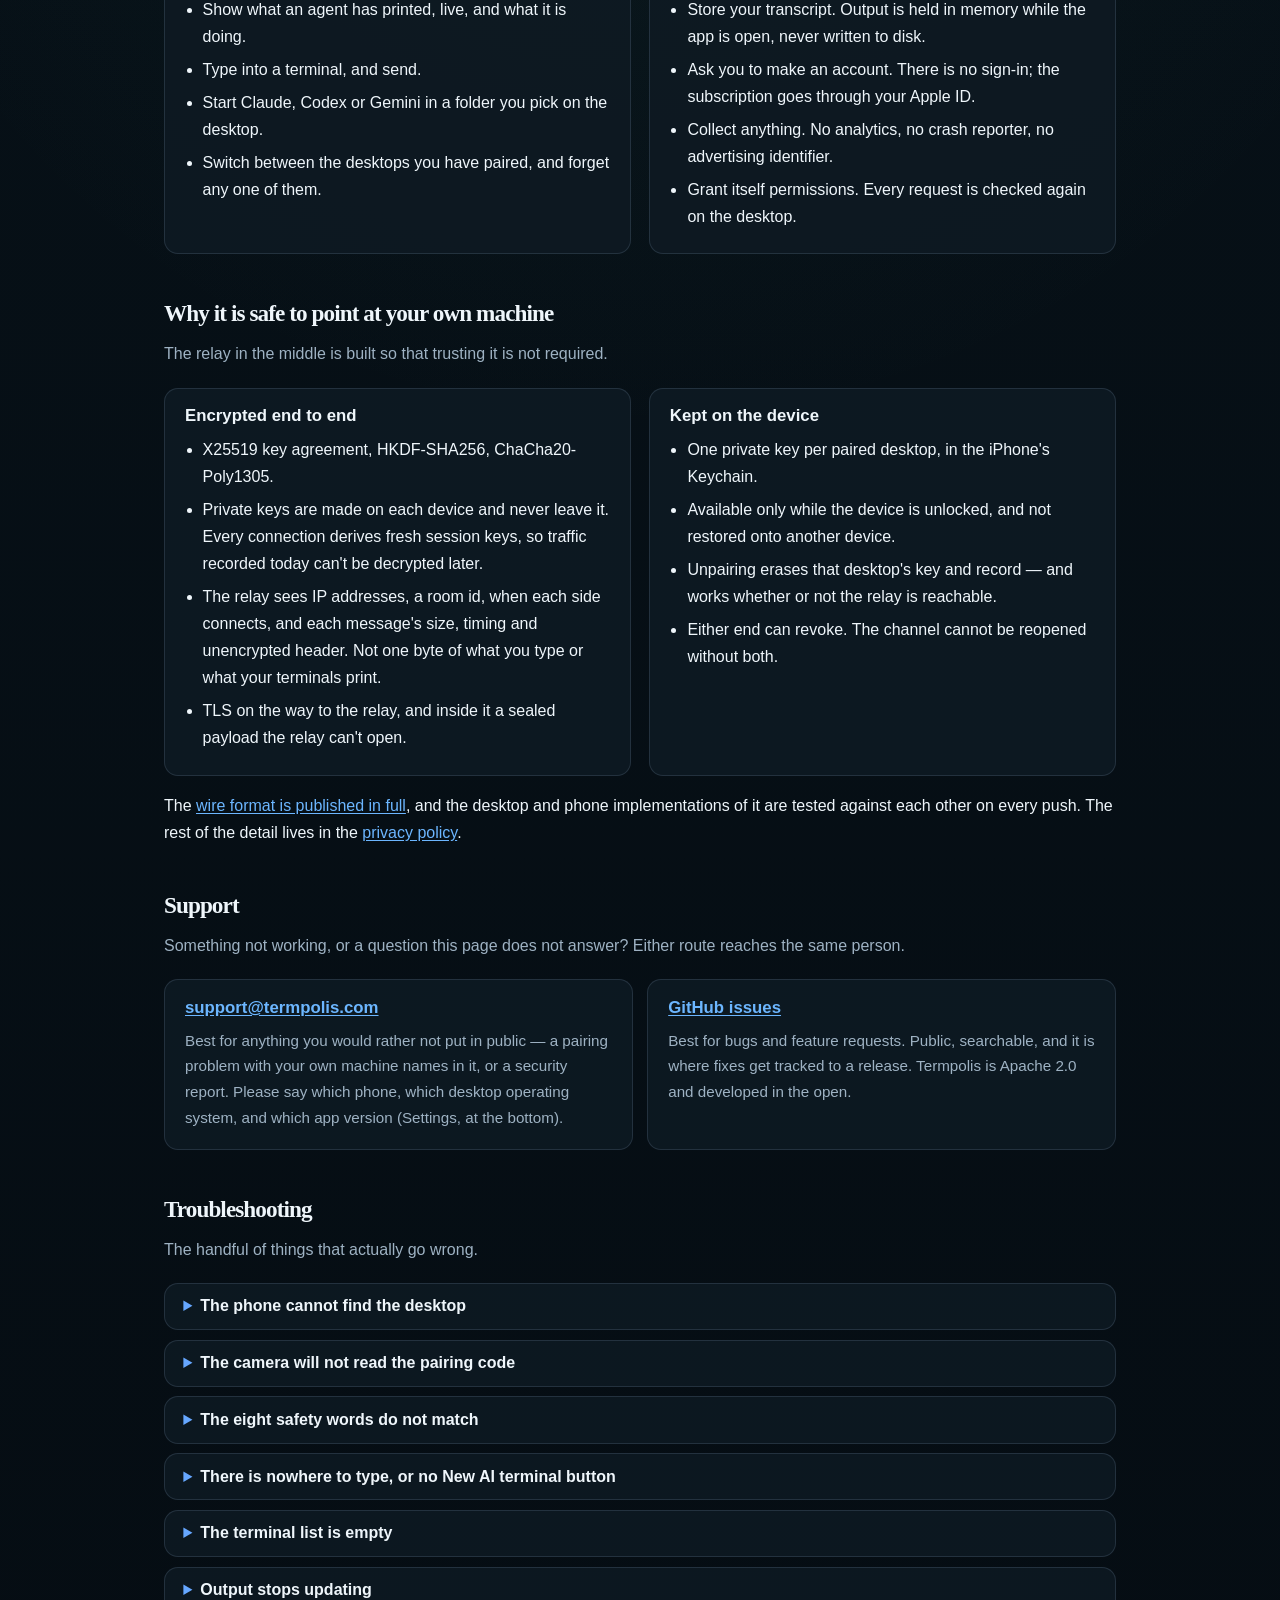
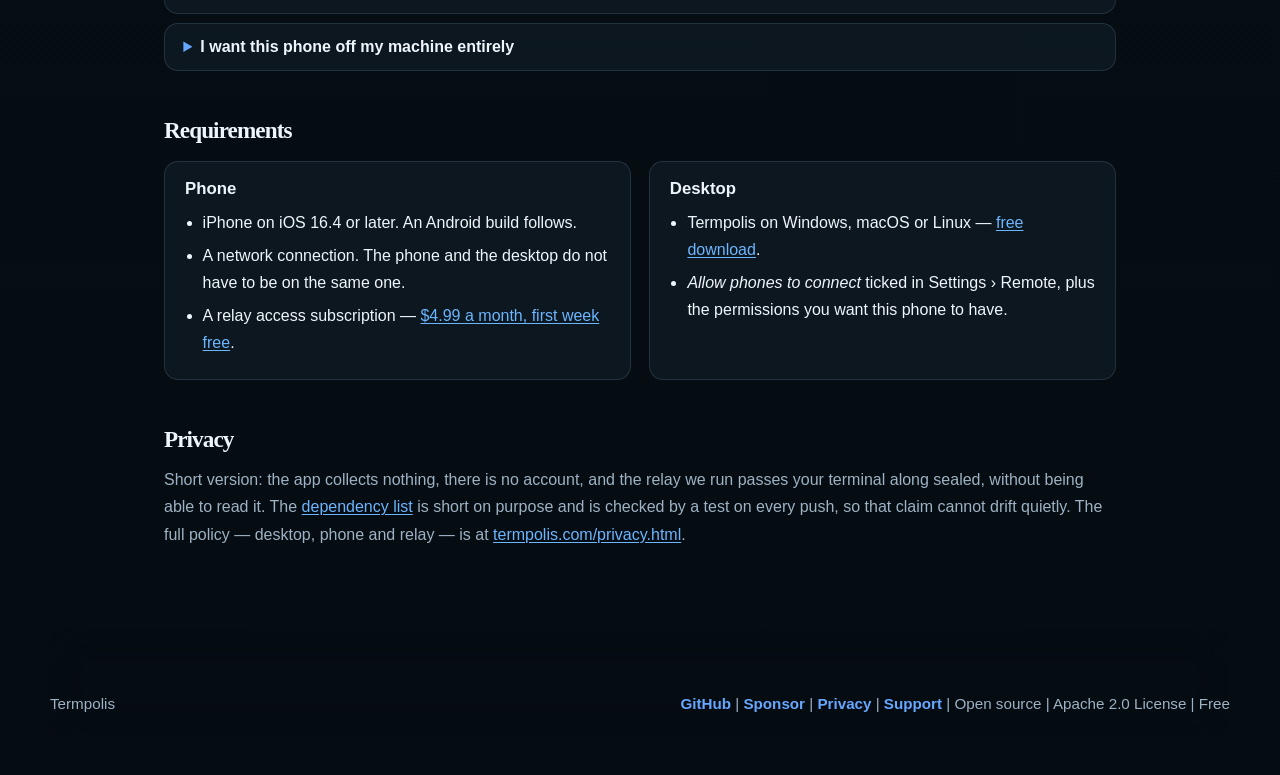
==== commit 1639e29a: "docs(remote): the phone's folder picker reaches every drive (v1.51.4) Termpolis v1.51.4 lets the pho" ====
--- a/mobile/index.html
+++ b/mobile/index.html
@@ -208,7 +208,7 @@
           <h3>Start something new</h3>
           <ul>
             <li><em>New AI terminal</em> starts Claude, Codex or Gemini on the desktop, in a folder
-            you pick by browsing the folders under the desktop's home folder.</li>
+            you pick by browsing the desktop's folders, on any of its drives.</li>
             <li>The picker shows folder names only, and only to a phone the desktop has allowed to
             start terminals.</li>
             <li>An agent started this way runs the way Termpolis runs swarm workers, without
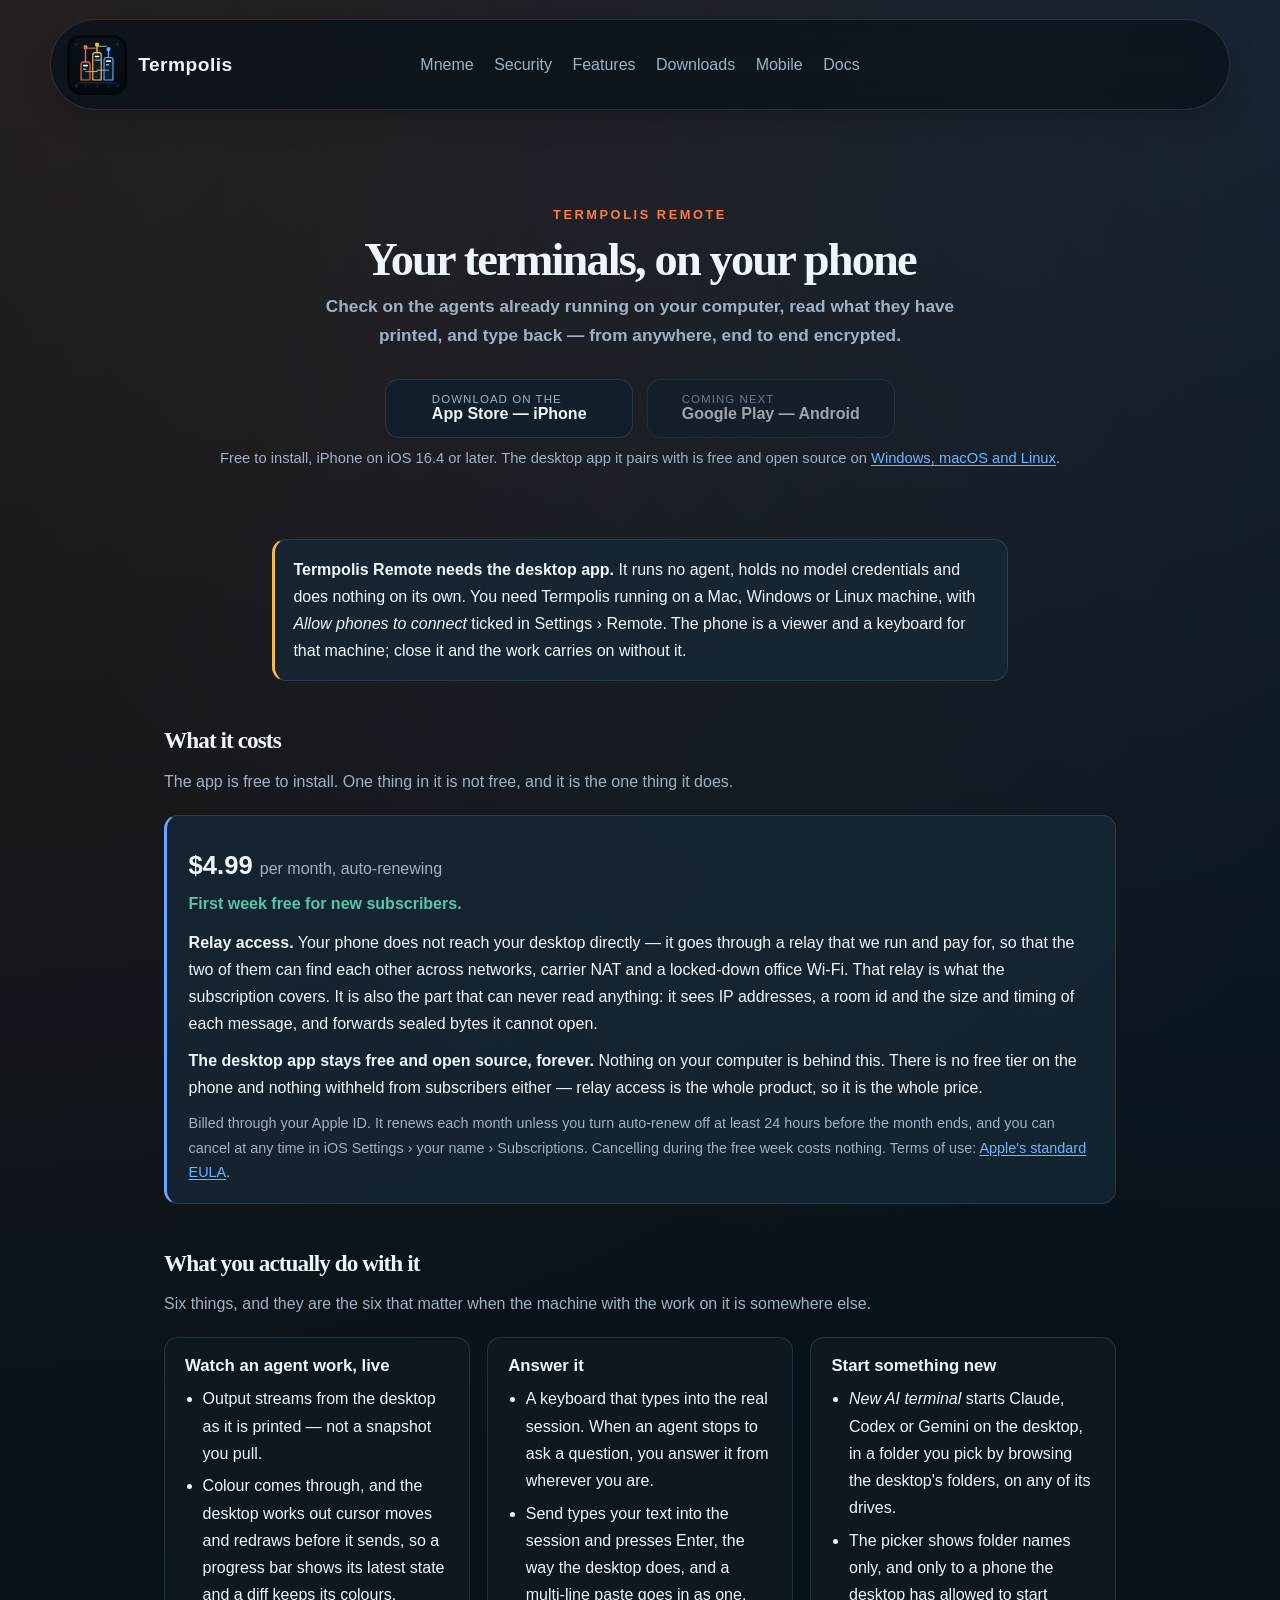
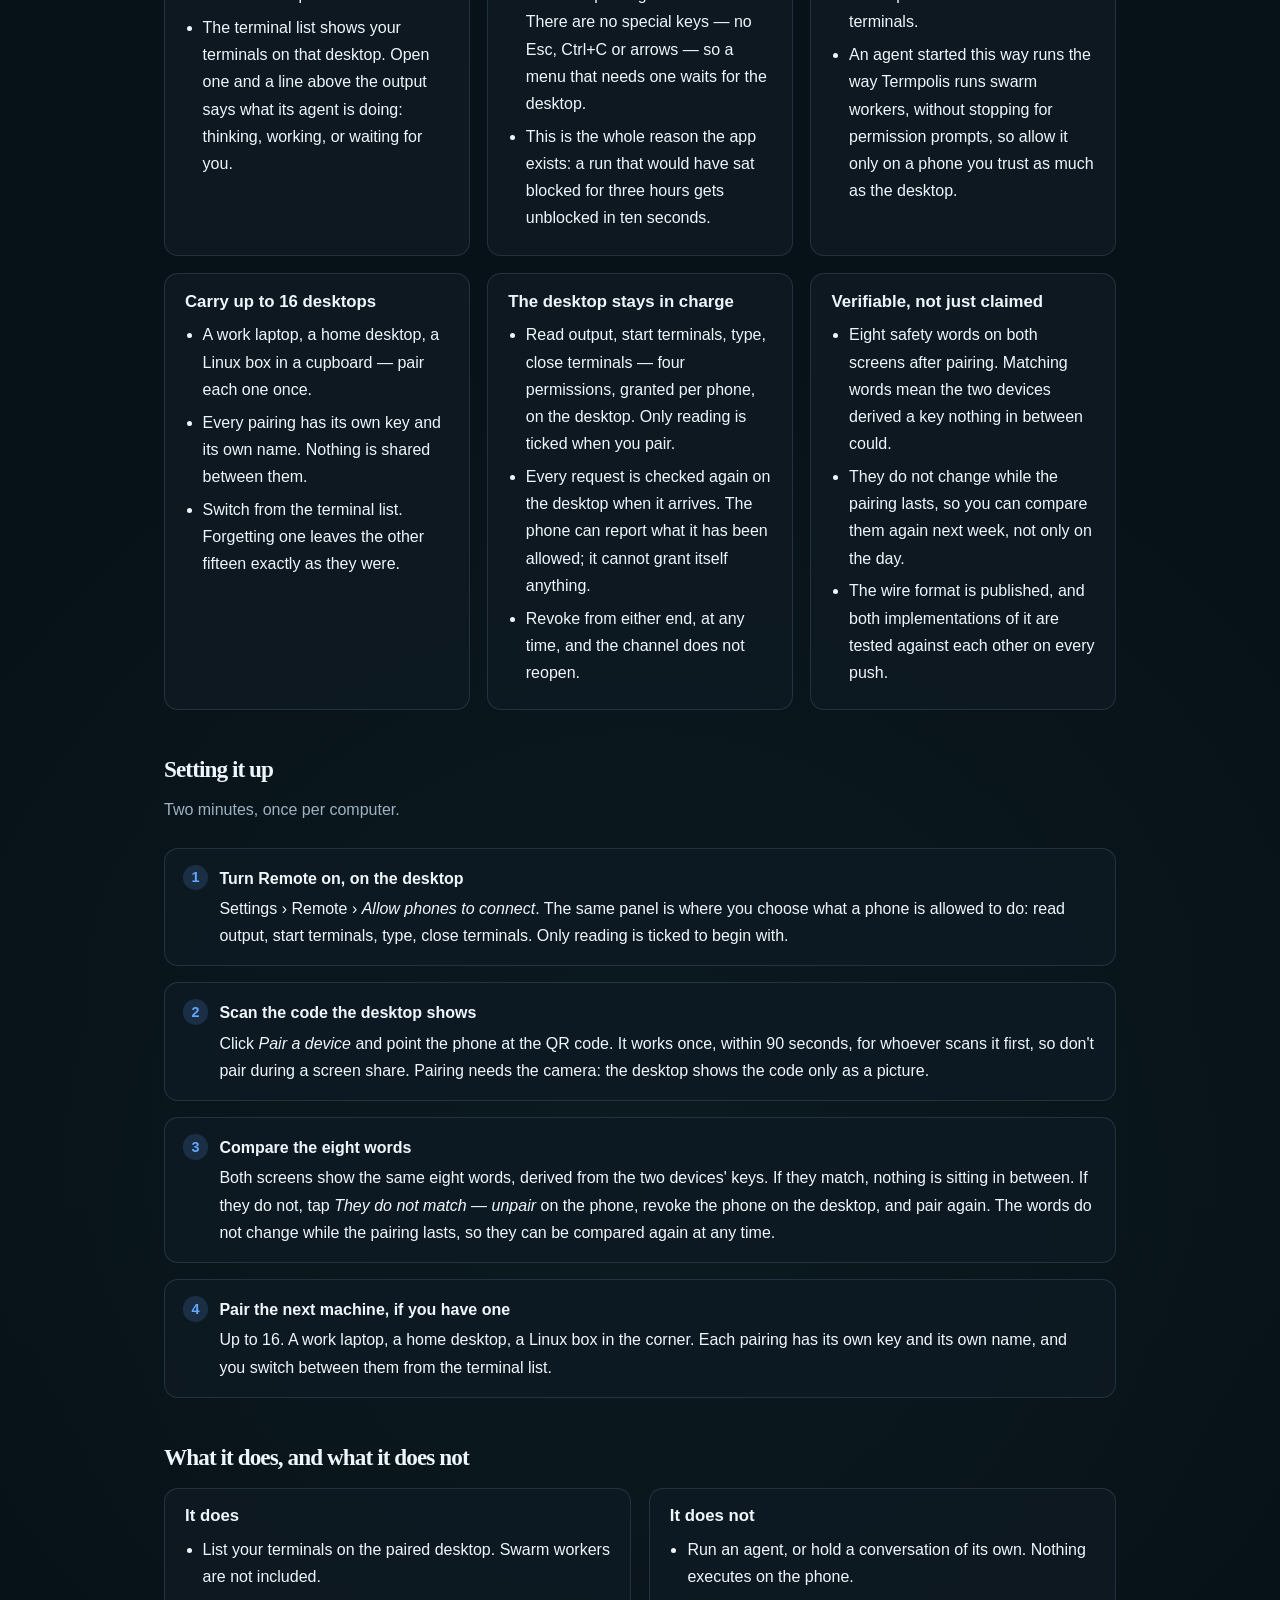
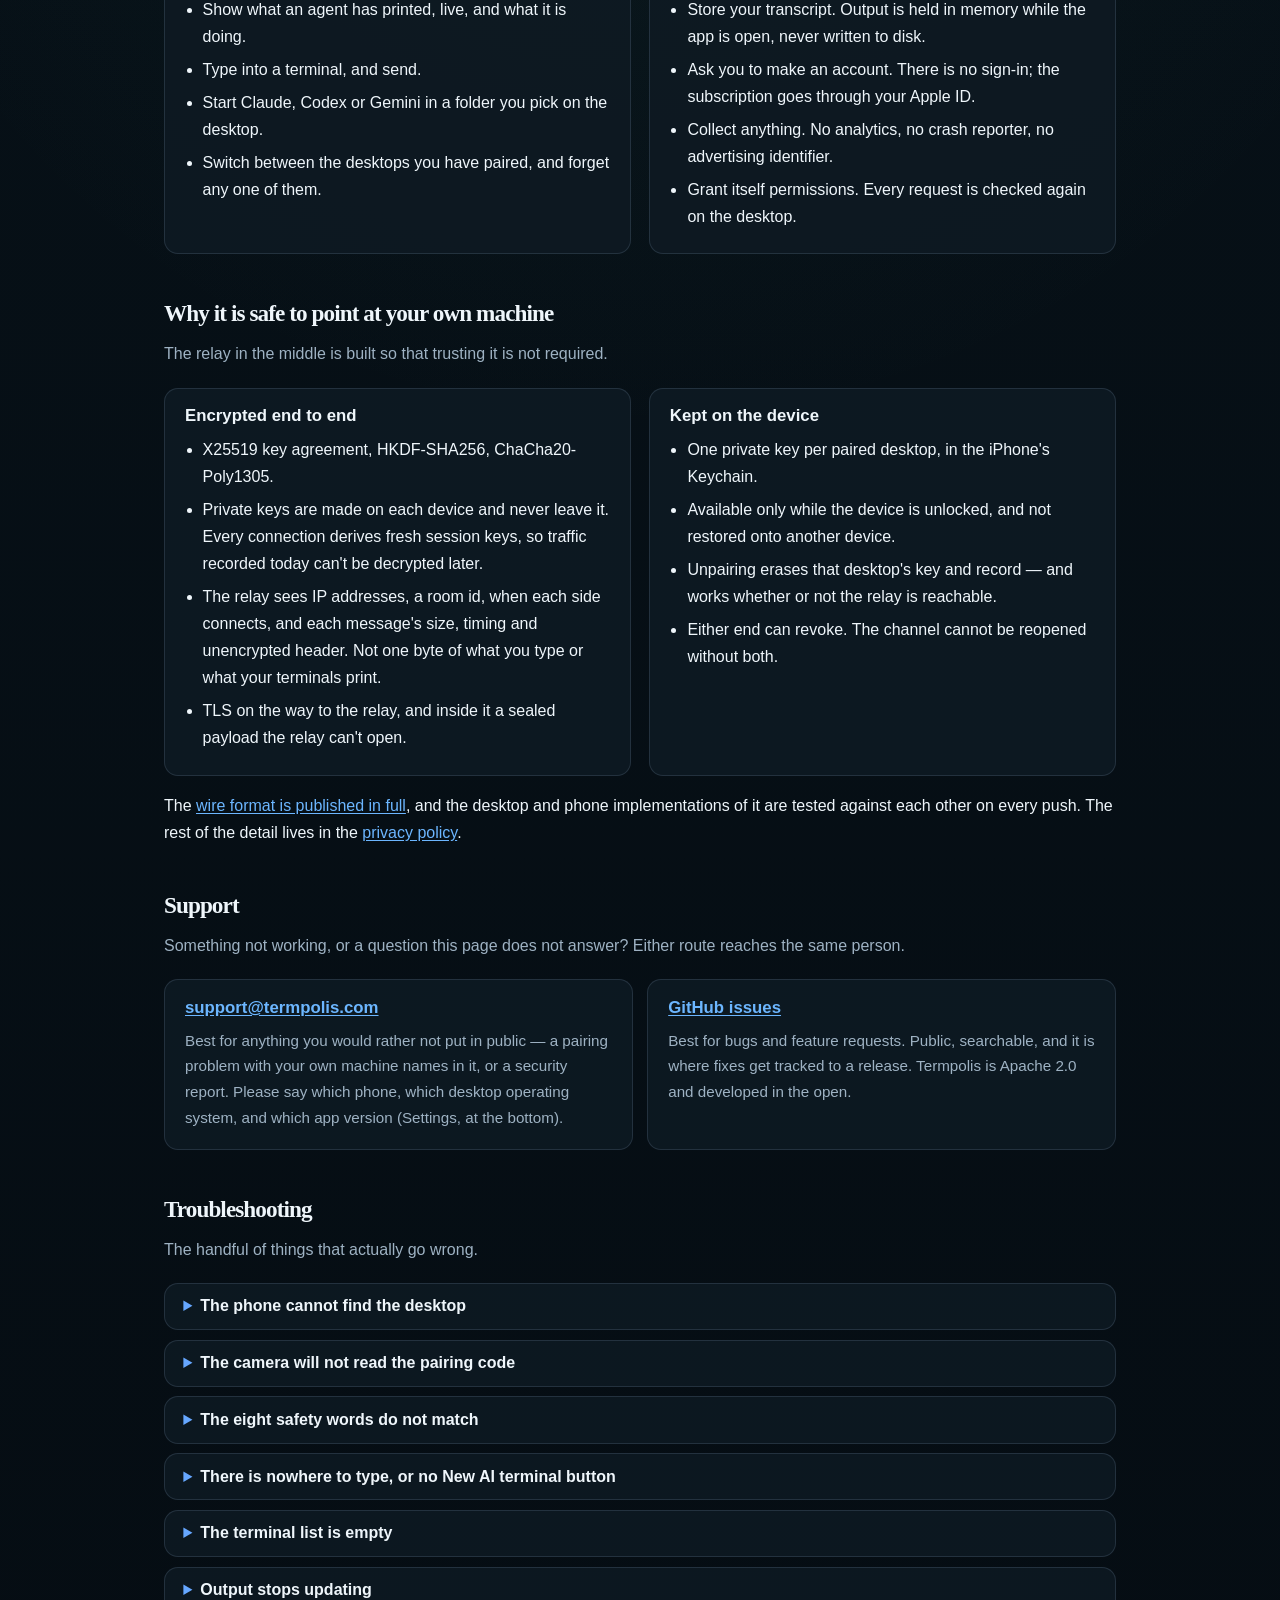
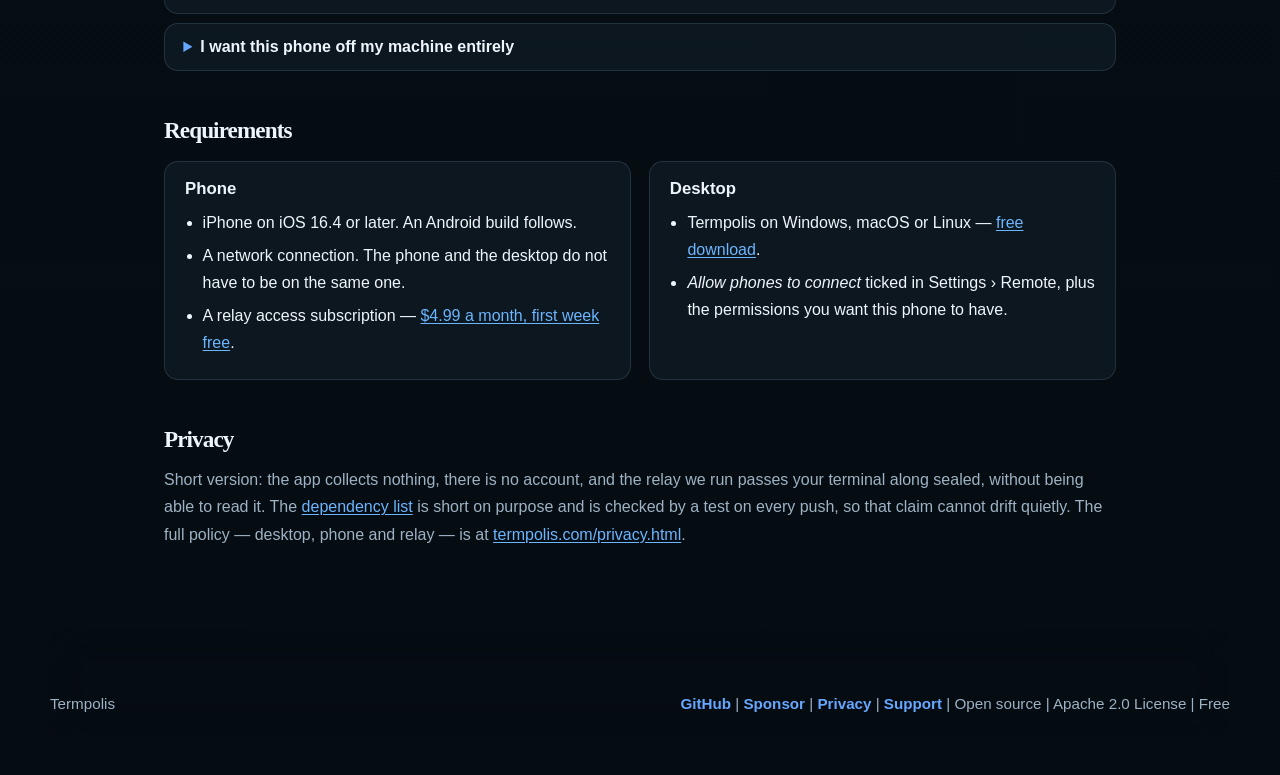
==== commit 949e5d6c: "Header: centre the 8 nav links in the pill instead of bunching them right The tight 15px/0.6rem sizi" ====
--- a/mobile/index.html
+++ b/mobile/index.html
@@ -12,7 +12,7 @@
   <meta property="og:url" content="https://termpolis.com/mobile/">
   <meta property="og:title" content="Termpolis Remote — the phone app">
   <meta property="og:description" content="Read and type in your Termpolis desktop's terminals from your phone. On the App Store for iPhone. End-to-end encrypted. Requires the Termpolis desktop app.">
-  <link rel="stylesheet" href="/styles.css?v=20260922b">
+  <link rel="stylesheet" href="/styles.css?v=20261111a">
   <style>
     /* Scoped to this page. The site's base rule is `a { color: inherit }`, which is
        right for a nav and wrong for prose — and wrong twice over on a support page
--- a/styles.css
+++ b/styles.css
@@ -138,6 +138,29 @@
   gap: clamp(0.35rem, 0.55vw, 0.6rem);  /* capped so big monitors don't re-inflate the gaps past the pill */
 }
 
+/* Since the 2026-11 homepage restructure the pill carries only 8 links, so the tight sizing
+   above left them bunched against the right edge. On desktop (the nav is hidden at <=960px)
+   centre the nav in the pill: equal 1fr side columns put it in the true middle, and the brand
+   column never drops below the brand's own width, so a narrow window shifts the nav right
+   instead of overlapping the logo. */
+@media (min-width: 961px) {
+  .site-header {
+    display: grid;
+    grid-template-columns: minmax(max-content, 1fr) auto minmax(0, 1fr);
+  }
+
+  .site-header .brand {
+    justify-self: start;   /* keep the link's hit area the size of the logo + name */
+  }
+
+  .site-header .site-nav {
+    justify-self: center;
+    max-width: 100%;
+    font-size: 1rem;
+    gap: clamp(0.9rem, 1.6vw, 1.75rem);
+  }
+}
+
 /* Below ~1200px (incl. common laptop widths under 125–150% display scaling) the pill can't
    hold all 12 links, so it scrolls internally. Fade the right edge — unless already scrolled
    to the end — so the cut-off reads as "scroll for more →" rather than a broken clip.
@@ -1157,3 +1180,151 @@
     transform: none;
   }
 }
+
+/* ---- Homepage v2 (2026-11-10): proof strip, pillars, compact grid ---- */
+.stats-4 {
+  grid-template-columns: repeat(4, minmax(0, 1fr));
+}
+
+.stats a,
+.hero-meta a,
+.read-more a,
+.card-link {
+  color: var(--gold);
+  font-weight: 700;
+  text-decoration: none;
+}
+
+.stats a:hover,
+.hero-meta a:hover,
+.read-more a:hover,
+.card-link:hover {
+  text-decoration: underline;
+}
+
+.hero-meta {
+  margin: 1.1rem 0 0;
+  color: var(--muted);
+  font-size: 0.92rem;
+  line-height: 1.6;
+}
+
+.pillar {
+  display: grid;
+  grid-template-columns: minmax(0, 1fr) minmax(0, 1.05fr);
+  gap: 3rem;
+  align-items: center;
+}
+
+.pillar-flip .pillar-copy {
+  order: 2;
+}
+
+.pillar-copy h2 {
+  margin-bottom: 1rem;
+}
+
+.pillar-copy > p {
+  color: var(--muted);
+  line-height: 1.7;
+  margin: 0 0 1.2rem;
+}
+
+.pillar-copy .detail-list li {
+  color: var(--muted);
+  line-height: 1.6;
+}
+
+.pillar-copy .detail-list strong {
+  color: var(--text);
+}
+
+.read-more {
+  margin: 1.3rem 0 0;
+}
+
+.read-more a + a {
+  margin-left: 1rem;
+}
+
+.pillar-media {
+  margin: 0;
+}
+
+.pillar-media > img {
+  display: block;
+  width: 100%;
+  height: auto;
+  border-radius: var(--radius-md);
+}
+
+.card-actions {
+  display: flex;
+  flex-wrap: wrap;
+  gap: 0.6rem;
+  margin: 1.1rem 0 0;
+}
+
+.feature-grid-3 {
+  grid-template-columns: repeat(3, minmax(0, 1fr));
+}
+
+.feature-grid-3 .card {
+  display: flex;
+  flex-direction: column;
+  gap: 0.6rem;
+}
+
+.feature-grid-3 .card p {
+  margin: 0;
+  color: var(--muted);
+  line-height: 1.6;
+}
+
+.feature-grid-3 .card-link {
+  margin-top: auto;
+}
+
+.anchor-alias {
+  display: block;
+  height: 0;
+  overflow: hidden;
+}
+
+.table-note {
+  margin: 1rem 0 0;
+  color: var(--muted);
+  font-size: 0.88rem;
+}
+
+.table-note a {
+  color: var(--gold);
+}
+
+@media (max-width: 960px) {
+  .pillar,
+  .feature-grid-3 {
+    grid-template-columns: minmax(0, 1fr);
+    gap: 1.6rem;
+  }
+
+  .pillar-flip .pillar-copy {
+    order: 0;
+  }
+
+  .stats-4 {
+    grid-template-columns: repeat(2, minmax(0, 1fr));
+  }
+}
+
+@media (max-width: 520px) {
+  .stats-4 {
+    grid-template-columns: minmax(0, 1fr);
+  }
+}
+
+.pillar-media .dashboard-thumb img {
+  max-height: 560px;
+  object-fit: cover;
+  object-position: left top;
+}
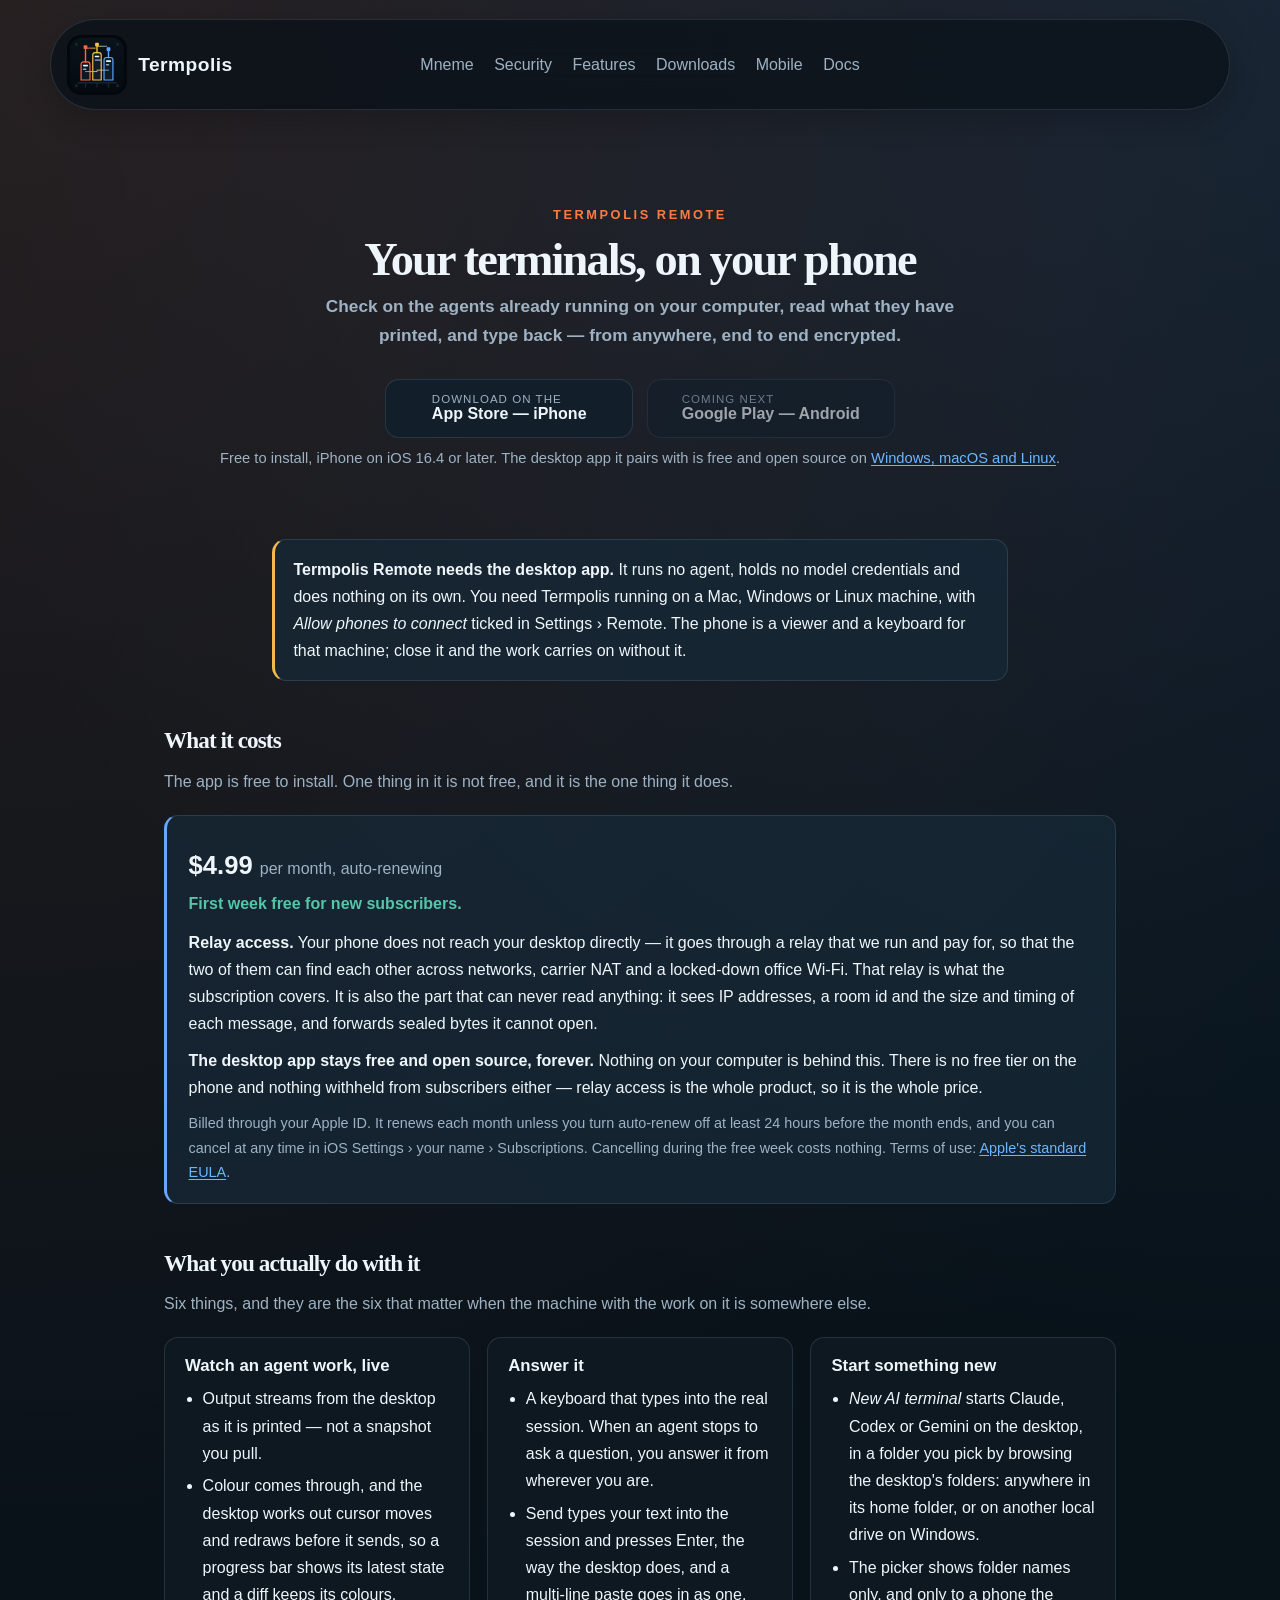
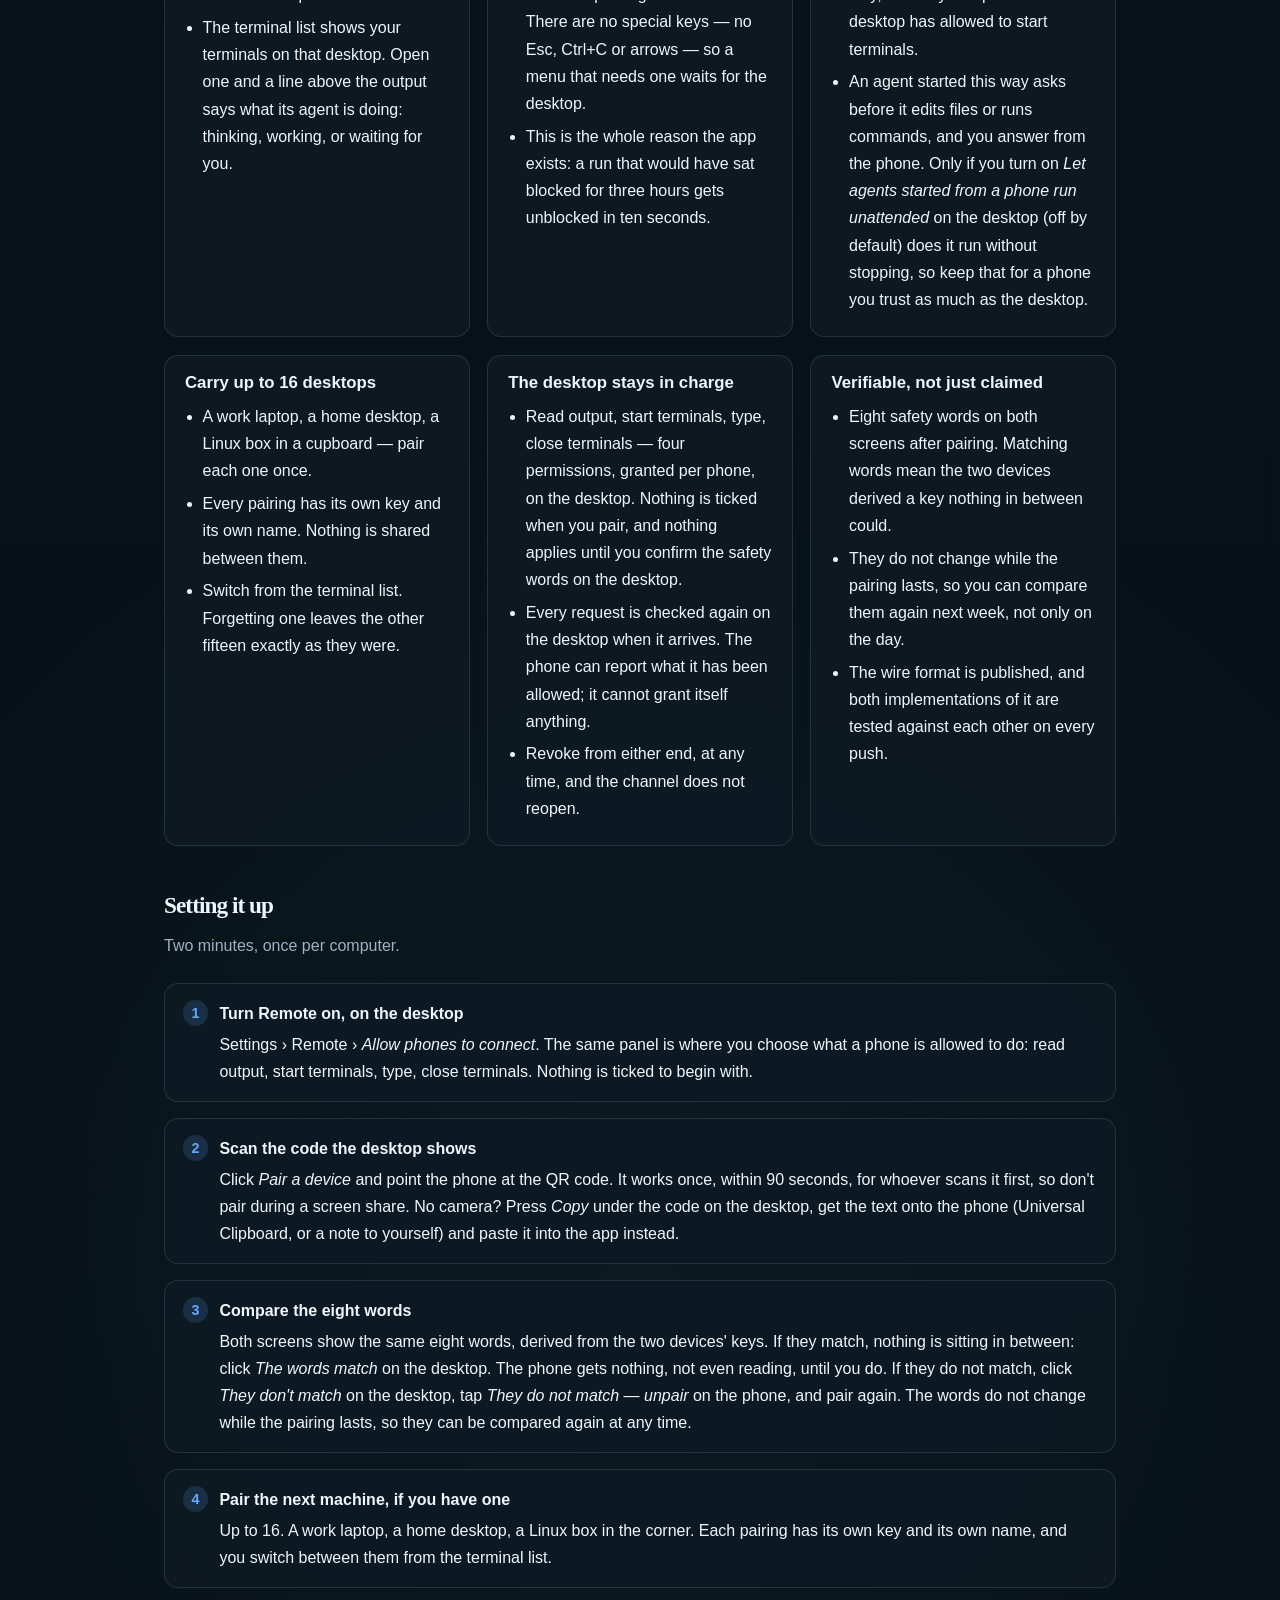
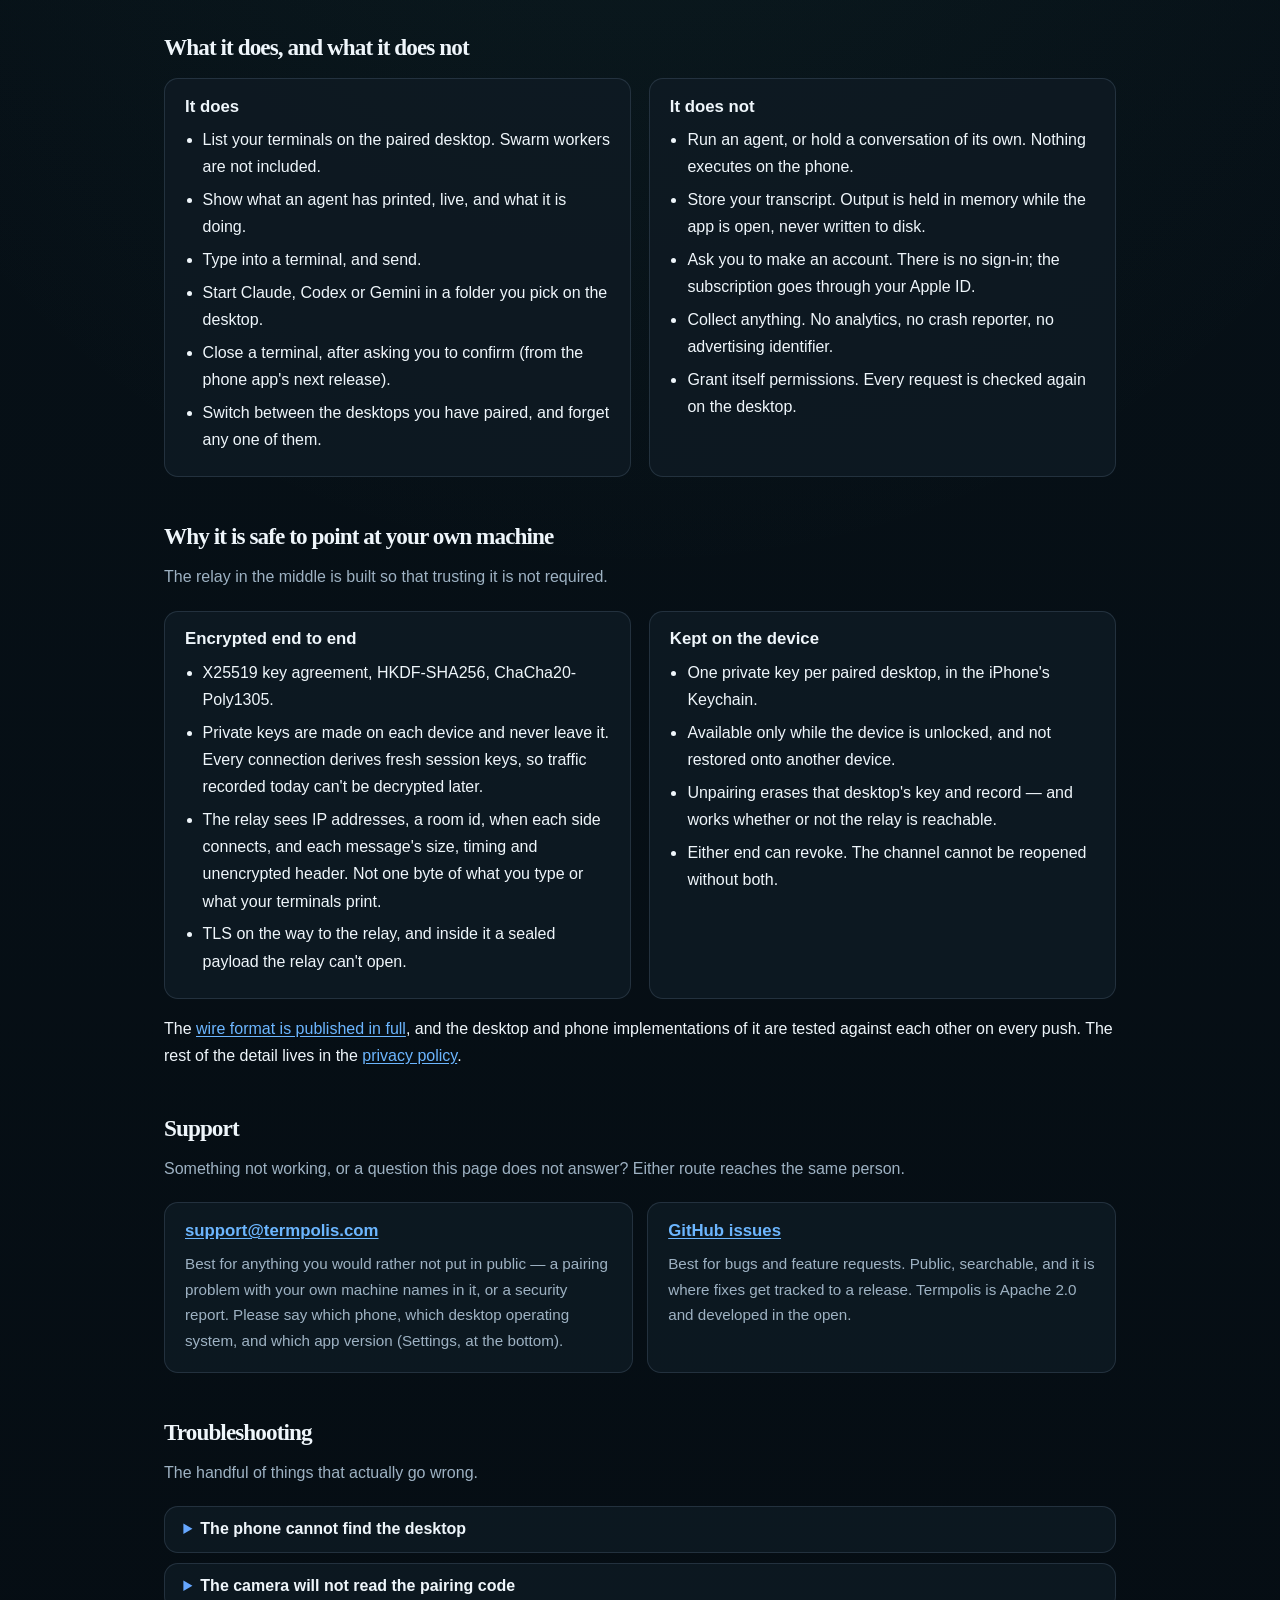
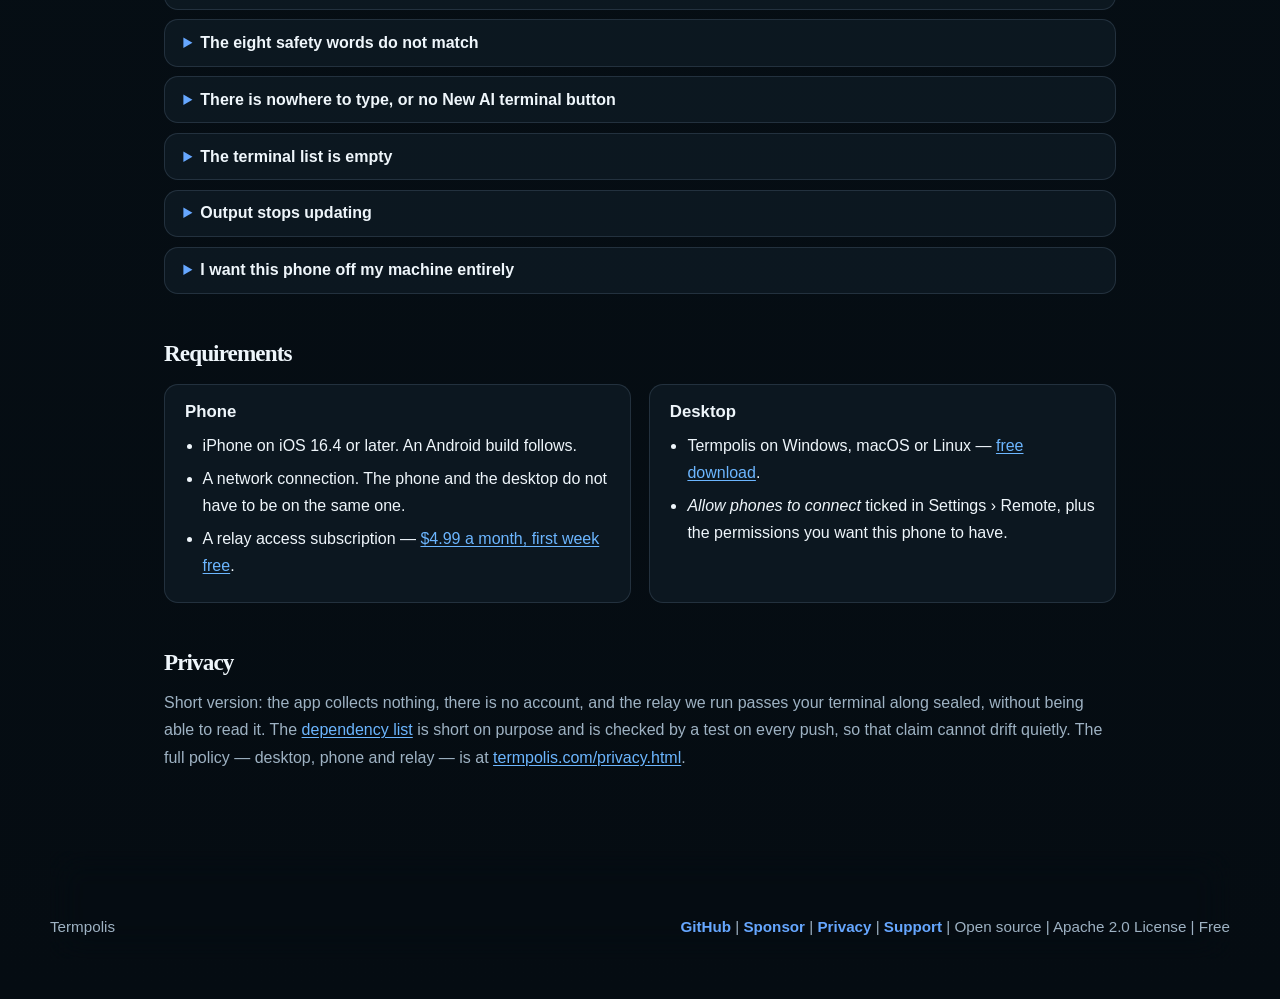
==== commit 70430e93: "Site: v1.60 and v1.61 in the docs, privacy policy and phone page Docs: phone pairing confirmed on th" ====
--- a/mobile/index.html
+++ b/mobile/index.html
@@ -208,12 +208,14 @@
           <h3>Start something new</h3>
           <ul>
             <li><em>New AI terminal</em> starts Claude, Codex or Gemini on the desktop, in a folder
-            you pick by browsing the desktop's folders, on any of its drives.</li>
+            you pick by browsing the desktop's folders: anywhere in its home folder, or on another
+            local drive on Windows.</li>
             <li>The picker shows folder names only, and only to a phone the desktop has allowed to
             start terminals.</li>
-            <li>An agent started this way runs the way Termpolis runs swarm workers, without
-            stopping for permission prompts, so allow it only on a phone you trust as much as the
-            desktop.</li>
+            <li>An agent started this way asks before it edits files or runs commands, and you
+            answer from the phone. Only if you turn on <em>Let agents started from a phone run
+            unattended</em> on the desktop (off by default) does it run without stopping, so keep
+            that for a phone you trust as much as the desktop.</li>
           </ul>
         </div>
         <div class="panel">
@@ -229,7 +231,8 @@
           <h3>The desktop stays in charge</h3>
           <ul>
             <li>Read output, start terminals, type, close terminals — four permissions, granted
-            per phone, on the desktop. Only reading is ticked when you pair.</li>
+            per phone, on the desktop. Nothing is ticked when you pair, and nothing applies until
+            you confirm the safety words on the desktop.</li>
             <li>Every request is checked again on the desktop when it arrives. The phone can
             report what it has been allowed; it cannot grant itself anything.</li>
             <li>Revoke from either end, at any time, and the channel does not reopen.</li>
@@ -255,19 +258,22 @@
           <strong>Turn Remote on, on the desktop</strong>
           Settings &rsaquo; Remote &rsaquo; <em>Allow phones to connect</em>. The same panel is where
           you choose what a phone is allowed to do: read output, start terminals, type, close
-          terminals. Only reading is ticked to begin with.
+          terminals. Nothing is ticked to begin with.
         </li>
         <li>
           <strong>Scan the code the desktop shows</strong>
           Click <em>Pair a device</em> and point the phone at the QR code. It works once, within
-          90 seconds, for whoever scans it first, so don't pair during a screen share. Pairing needs
-          the camera: the desktop shows the code only as a picture.
+          90 seconds, for whoever scans it first, so don't pair during a screen share. No camera?
+          Press <em>Copy</em> under the code on the desktop, get the text onto the phone (Universal
+          Clipboard, or a note to yourself) and paste it into the app instead.
         </li>
         <li>
           <strong>Compare the eight words</strong>
           Both screens show the same eight words, derived from the two devices' keys. If they
-          match, nothing is sitting in between. If they do not, tap <em>They do not match &mdash;
-          unpair</em> on the phone, revoke the phone on the desktop, and pair again. The words do not change while
+          match, nothing is sitting in between: click <em>The words match</em> on the desktop. The
+          phone gets nothing, not even reading, until you do. If they do not match, click <em>They
+          don't match</em> on the desktop, tap <em>They do not match &mdash; unpair</em> on the phone,
+          and pair again. The words do not change while
           the pairing lasts, so they can be compared again at any time.
         </li>
         <li>
@@ -286,6 +292,7 @@
             <li>Show what an agent has printed, live, and what it is doing.</li>
             <li>Type into a terminal, and send.</li>
             <li>Start Claude, Codex or Gemini in a folder you pick on the desktop.</li>
+            <li>Close a terminal, after asking you to confirm (from the phone app's next release).</li>
             <li>Switch between the desktops you have paired, and forget any one of them.</li>
           </ul>
         </div>
@@ -362,9 +369,10 @@
         </details>
         <details>
           <summary>The camera will not read the pairing code</summary>
-          <p>Pairing needs the camera, because the desktop shows the code only as a picture. If
-          the app never asks for it, or it was turned off, turn it on in iOS Settings &rsaquo;
-          Termpolis Remote &rsaquo; Camera. The code expires after 90 seconds: if the countdown ran
+          <p>If the app never asks for the camera, or it was turned off, turn it on in iOS
+          Settings &rsaquo; Termpolis Remote &rsaquo; Camera, or pair without it: press
+          <em>Copy</em> under the code on the desktop (Termpolis 1.60 or later), get the text onto
+          the phone and paste it into the box the app shows. The code expires after 90 seconds: if the countdown ran
           out, close the dialog and click <em>Pair a device</em> again. The camera is used for this
           one thing; frames are decoded on the phone and thrown away.</p>
         </details>
@@ -372,7 +380,7 @@
           <summary>The eight safety words do not match</summary>
           <p>Do not continue. Matching words mean the two devices hold each other's real keys;
           words that differ mean something is in between. Tap <em>They do not match &mdash;
-          unpair</em> on the phone, revoke the phone in Settings &rsaquo; Remote on the desktop, and pair again where
+          unpair</em> on the phone, click <em>They don't match</em> on the desktop (or revoke the phone in Settings &rsaquo; Remote), and pair again where
           nobody else can see the desktop's screen. Worth reporting to
           <a href="mailto:support@termpolis.com">support@termpolis.com</a> if it happens
           again.</p>
@@ -410,7 +418,9 @@
           &rsaquo; Remote, <em>Revoke</em> in this phone's row. Doing both is tidiest, because the
           desktop only hears about an unpair when it is online and on the phone's screen. Other
           pairings are untouched either way. Deleting the app on its own is not enough: iOS can keep
-          an app's Keychain entries after it is deleted, so unpair first.</p>
+          an app's Keychain entries after it is deleted, so unpair first. From the phone app's next
+          release, reinstalling erases whatever the old install left before anything reads it, and
+          the subscription is found again through the App Store.</p>
         </details>
       </div>
 
